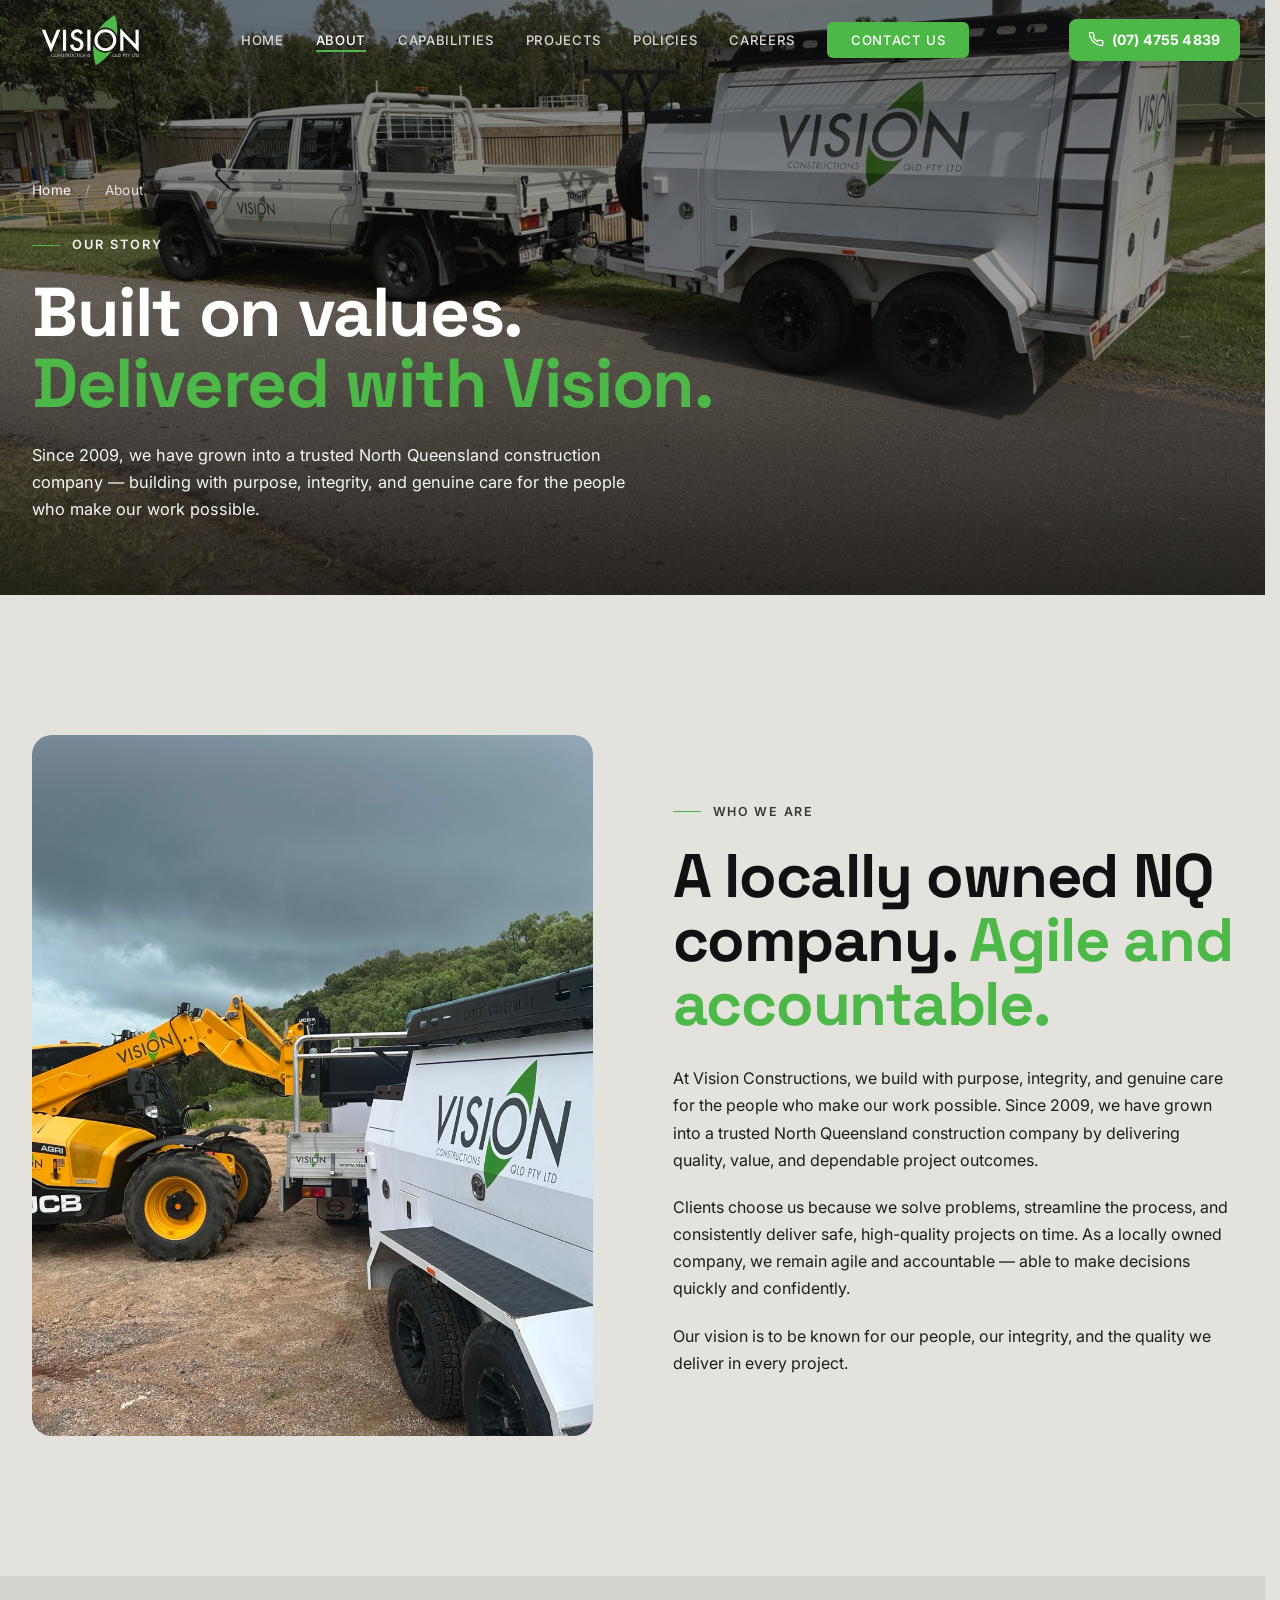
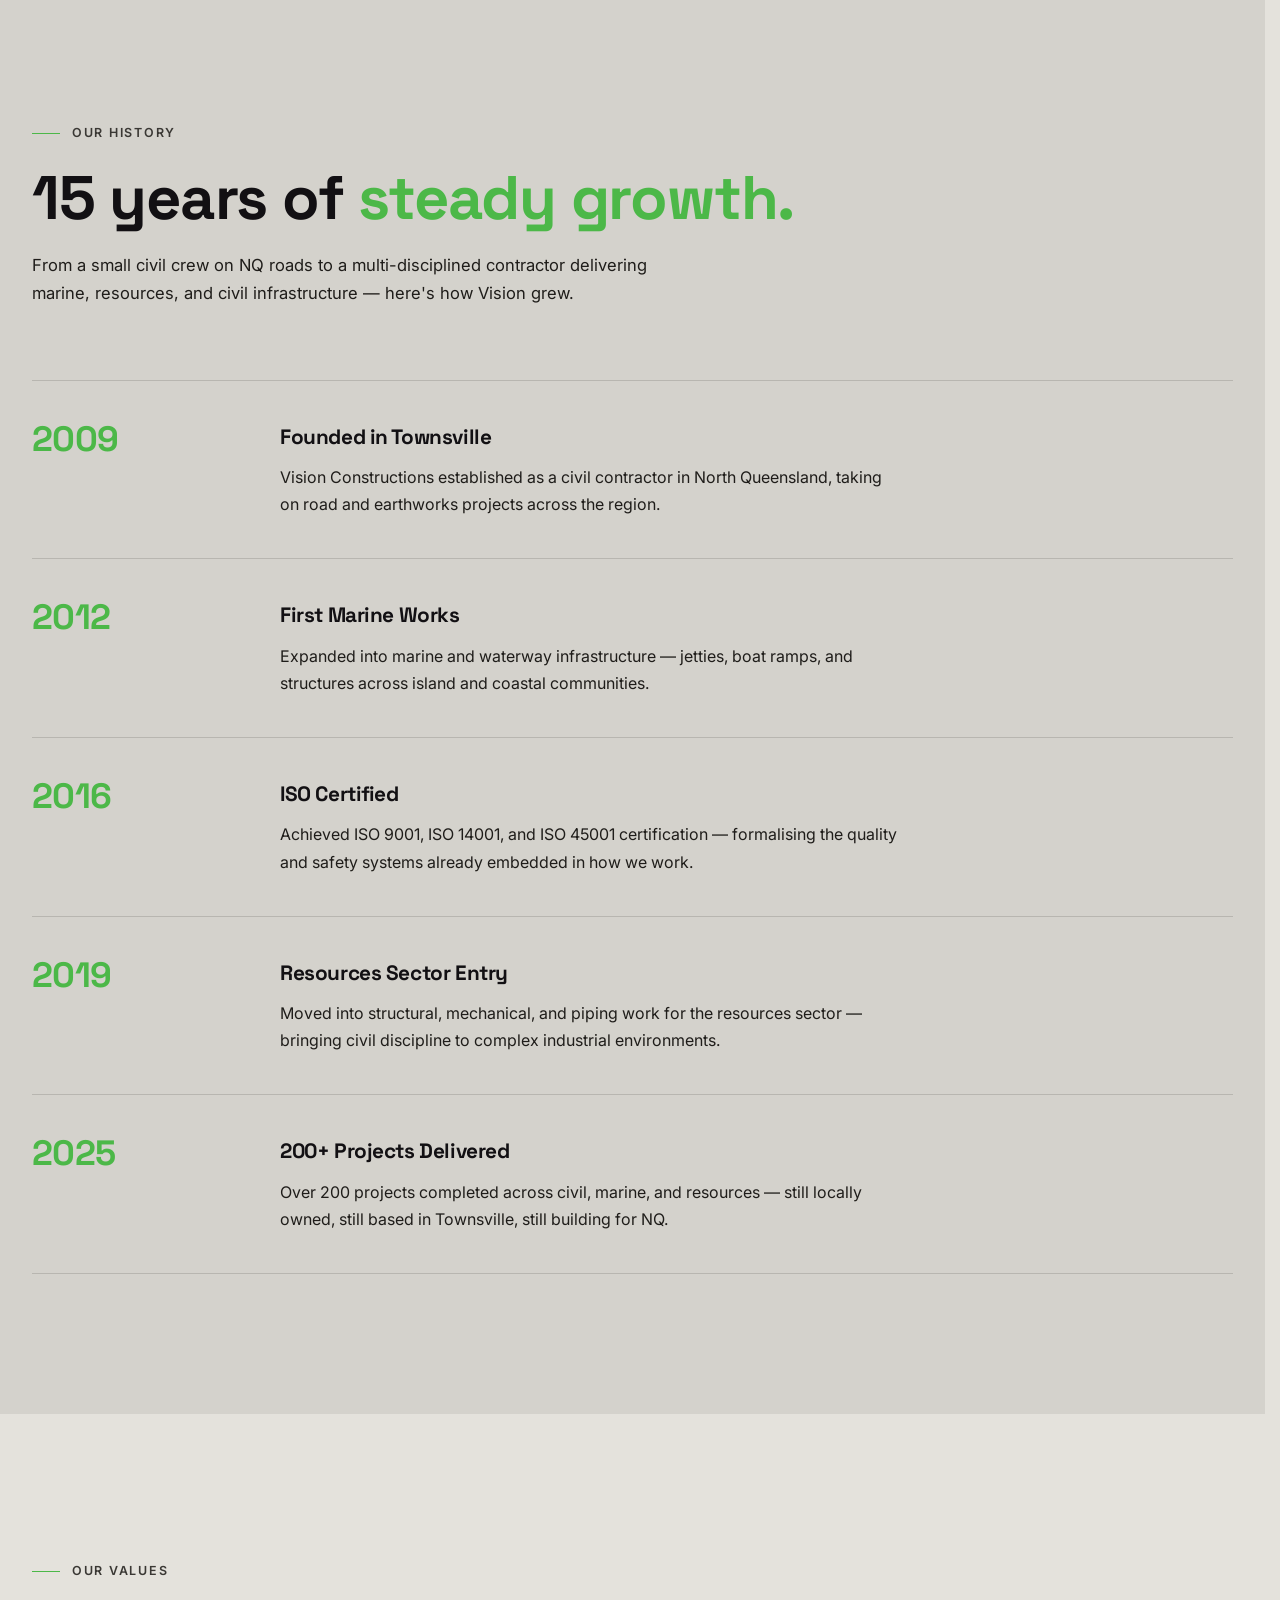
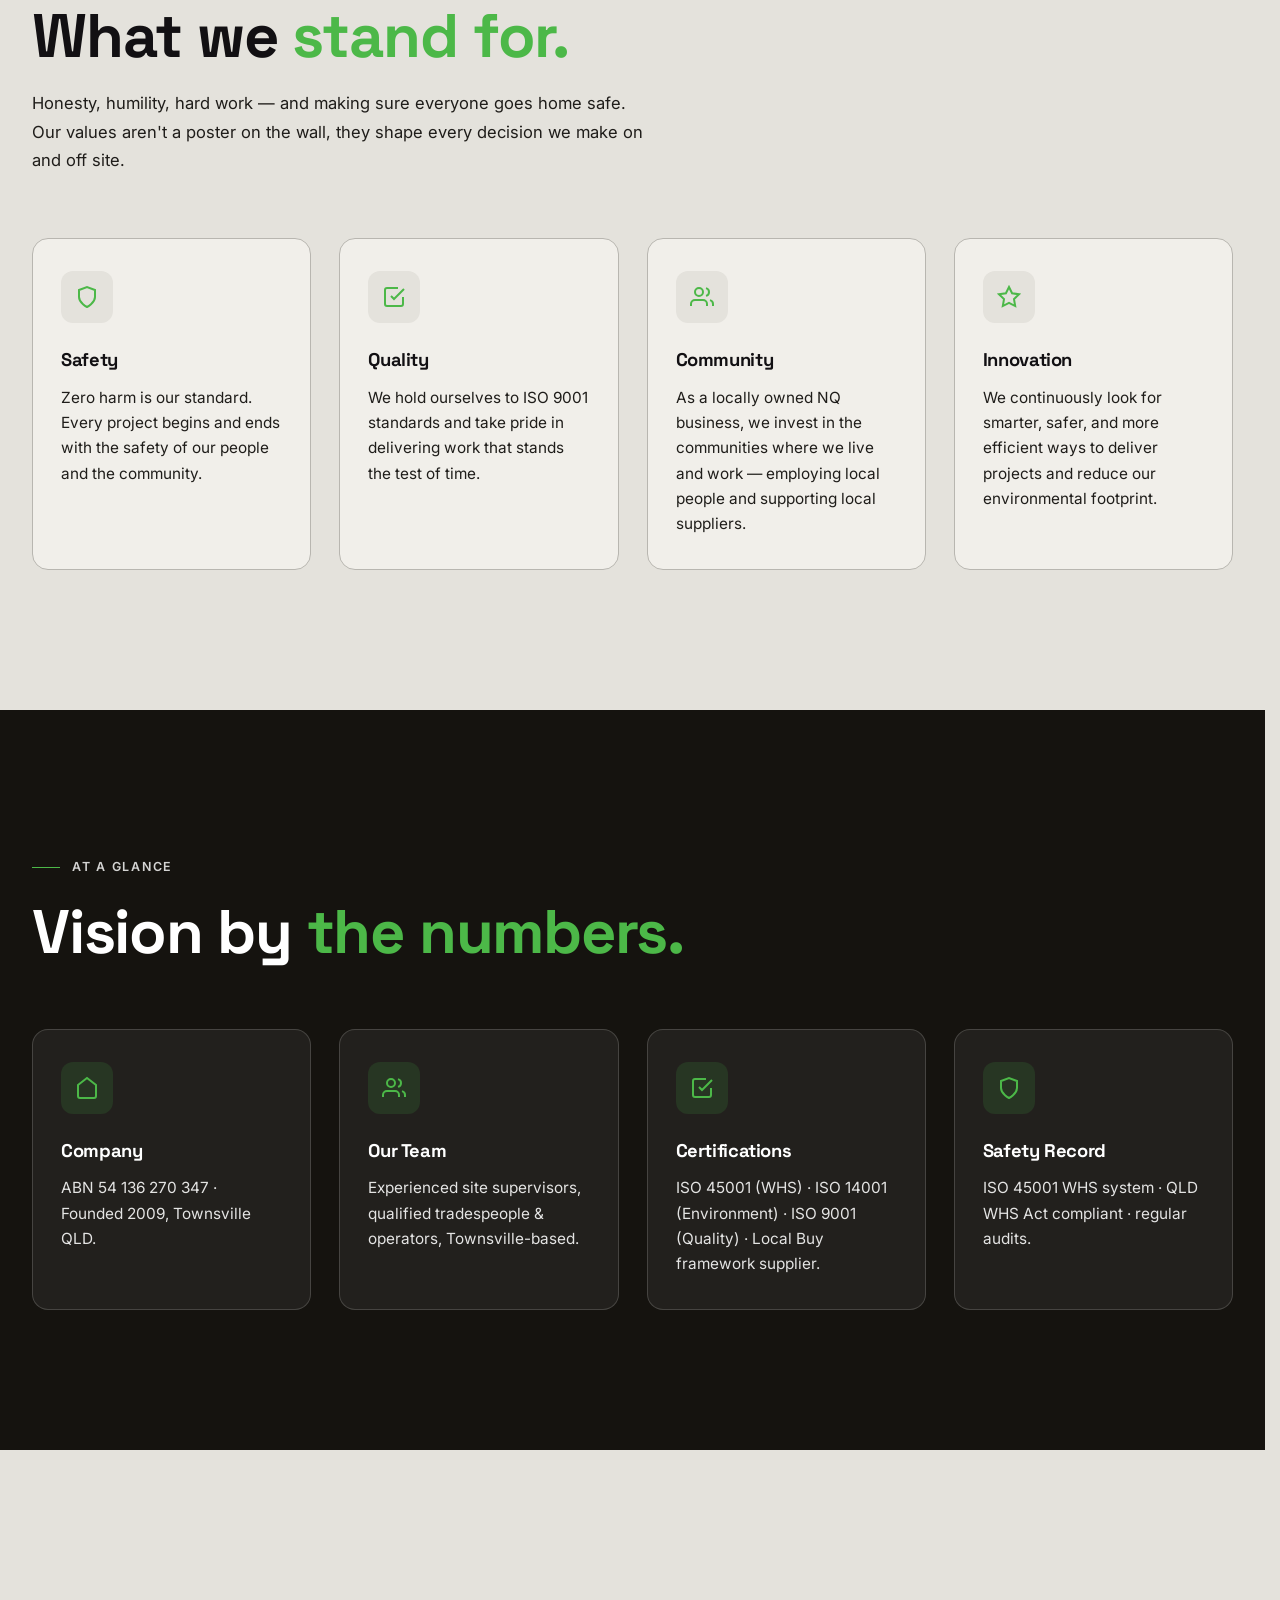
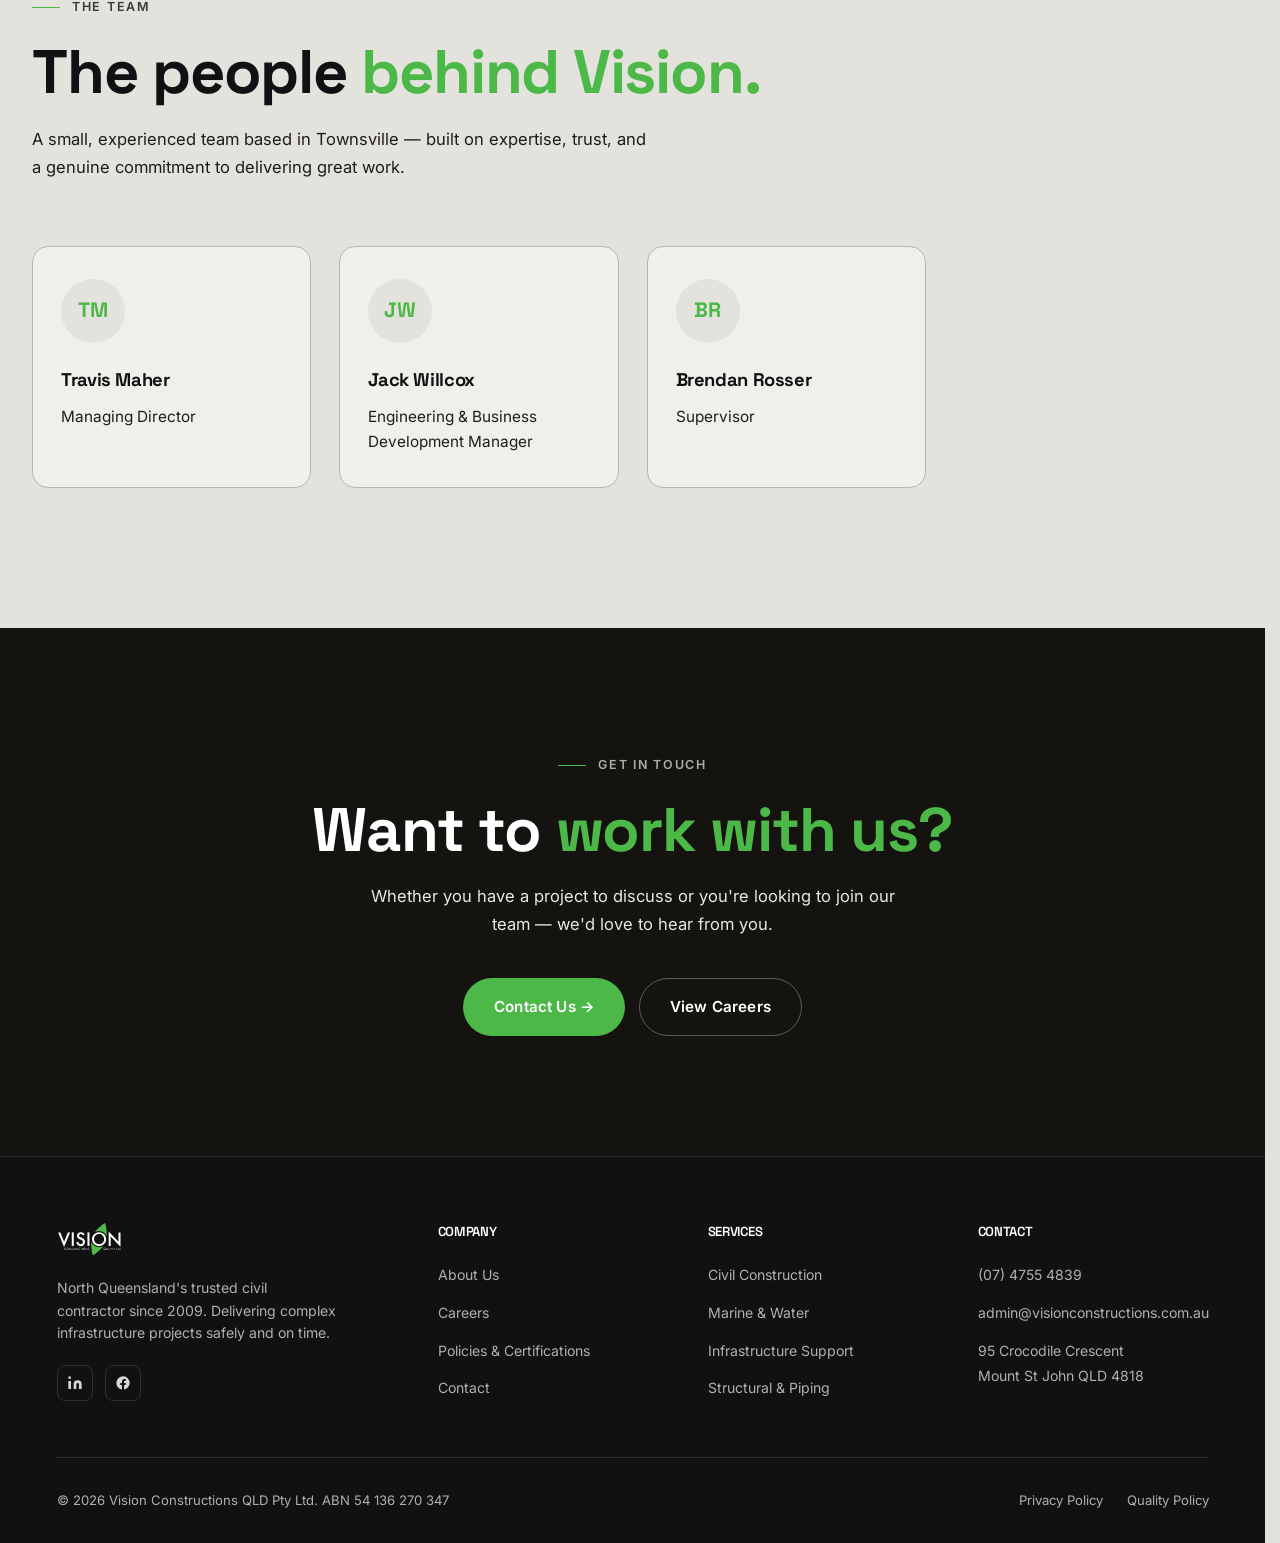
==== about.html @ efdb2220 "Stack capability statement preview under copy on mobile Inline style pinned the section to a 2-colum" ====
<!DOCTYPE html>
<html lang="en">
<head>
  <meta charset="UTF-8">
  <meta name="viewport" content="width=device-width, initial-scale=1.0">
  <title>About Us — Vision Constructions QLD Pty Ltd</title>
  <meta name="description" content="Locally owned North Queensland construction company since 2009 — delivering civil, marine, and infrastructure projects with an in-house multi-discipline team.">
  <link rel="preconnect" href="https://fonts.googleapis.com">
  <link href="https://fonts.googleapis.com/css2?family=Inter:wght@400;500;600;700;800;900&family=Space+Grotesk:wght@500;600;700&display=swap" rel="stylesheet">
  <link rel="stylesheet" href="styles.css?v=20260423f">
</head>
<body class="v2">

<!-- ── NAVIGATION ─────────────────────────────── -->
<nav class="nav">
  <div class="nav-inner">
    <a href="index.html" class="nav-logo">
      <img src="images/logo.svg" alt="Vision Constructions" class="nav-logo-light" width="140" height="42">
      <img src="images/logo-dark.svg" alt="Vision Constructions" class="nav-logo-dark" width="140" height="42">
    </a>
    <ul class="nav-links">
      <li><a href="index.html">Home</a></li>
      <li><a href="about.html" class="active">About</a></li>
      <li><a href="capabilities.html">Capabilities</a></li>
      <li><a href="projects.html">Projects</a></li>
      <li><a href="policies.html">Policies</a></li>
      <li><a href="careers.html">Careers</a></li>
      <li><a href="contact.html" class="nav-cta">Contact Us</a></li>
    </ul>
    <a href="tel:0747554839" class="nav-phone">
      <svg viewBox="0 0 24 24" fill="none" stroke="currentColor" stroke-width="2"><path d="M22 16.92v3a2 2 0 01-2.18 2 19.79 19.79 0 01-8.63-3.07A19.5 19.5 0 013.07 9.81 19.79 19.79 0 01.21 1.17 2 2 0 012.18 1h3a2 2 0 012 1.72c.127.96.361 1.903.7 2.81a2 2 0 01-.45 2.11L6.91 8.16a16 16 0 006.91 6.91l1.52-1.52a2 2 0 012.11-.45c.907.339 1.85.573 2.81.7A2 2 0 0122 16.92z"/></svg>
      <span>(07) 4755 4839</span>
    </a>
    <button class="nav-toggle" aria-label="Menu">
      <span></span><span></span><span></span>
    </button>
  </div>
</nav>

<!-- ── SUBPAGE HERO ───────────────────────────── -->
<section class="v2-subhero">
  <div class="v2-subhero-media">
    <img src="images/fleet-truck.jpg" alt="Vision Constructions Hilux on site">
  </div>
  <div class="v2-subhero-scrim"></div>
  <div class="v2-container">
    <p class="v2-subhero-breadcrumb"><a href="index.html">Home</a> <span>/</span> About</p>
    <span class="v2-subhero-eyebrow">Our Story</span>
    <h1 class="v2-subhero-title">Built on values.<br><em>Delivered with Vision.</em></h1>
    <p class="v2-subhero-lede">Since 2009, we have grown into a trusted North Queensland construction company — building with purpose, integrity, and genuine care for the people who make our work possible.</p>
  </div>
</section>

<!-- ── COMPANY STORY ──────────────────────────── -->
<section class="v2-section">
  <div class="v2-container">
    <div class="v2-split">
      <div class="v2-split-media reveal">
        <img src="images/jcb-site.jpg" alt="Vision Constructions plant on a North Queensland civil site">
      </div>
      <div class="v2-split-body reveal">
        <span class="v2-kicker">Who We Are</span>
        <h2 class="v2-h2">A locally owned NQ company. <em>Agile and accountable.</em></h2>
        <p>At Vision Constructions, we build with purpose, integrity, and genuine care for the people who make our work possible. Since 2009, we have grown into a trusted North Queensland construction company by delivering quality, value, and dependable project outcomes.</p>
        <p>Clients choose us because we solve problems, streamline the process, and consistently deliver safe, high-quality projects on time. As a locally owned company, we remain agile and accountable — able to make decisions quickly and confidently.</p>
        <p>Our vision is to be known for our people, our integrity, and the quality we deliver in every project.</p>
      </div>
    </div>
  </div>
</section>

<!-- ── HISTORY / TIMELINE ──────────────────────── -->
<section class="v2-section-alt">
  <div class="v2-container">
    <div class="v2-heading reveal">
      <span class="v2-kicker">Our History</span>
      <h2 class="v2-h2">15 years of <em>steady growth.</em></h2>
      <p class="v2-lead">From a small civil crew on NQ roads to a multi-disciplined contractor delivering marine, resources, and civil infrastructure — here's how Vision grew.</p>
    </div>
    <div class="v2-timeline">
      <div class="v2-timeline-item reveal">
        <div class="v2-timeline-year">2009</div>
        <div class="v2-timeline-content">
          <h3>Founded in Townsville</h3>
          <p>Vision Constructions established as a civil contractor in North Queensland, taking on road and earthworks projects across the region.</p>
        </div>
      </div>
      <div class="v2-timeline-item reveal">
        <div class="v2-timeline-year">2012</div>
        <div class="v2-timeline-content">
          <h3>First Marine Works</h3>
          <p>Expanded into marine and waterway infrastructure — jetties, boat ramps, and structures across island and coastal communities.</p>
        </div>
      </div>
      <div class="v2-timeline-item reveal">
        <div class="v2-timeline-year">2016</div>
        <div class="v2-timeline-content">
          <h3>ISO Certified</h3>
          <p>Achieved ISO 9001, ISO 14001, and ISO 45001 certification — formalising the quality and safety systems already embedded in how we work.</p>
        </div>
      </div>
      <div class="v2-timeline-item reveal">
        <div class="v2-timeline-year">2019</div>
        <div class="v2-timeline-content">
          <h3>Resources Sector Entry</h3>
          <p>Moved into structural, mechanical, and piping work for the resources sector — bringing civil discipline to complex industrial environments.</p>
        </div>
      </div>
      <div class="v2-timeline-item reveal">
        <div class="v2-timeline-year">2025</div>
        <div class="v2-timeline-content">
          <h3>200+ Projects Delivered</h3>
          <p>Over 200 projects completed across civil, marine, and resources — still locally owned, still based in Townsville, still building for NQ.</p>
        </div>
      </div>
    </div>
  </div>
</section>

<!-- ── VALUES ─────────────────────────────────── -->
<section class="v2-section">
  <div class="v2-container">
    <div class="v2-heading reveal">
      <span class="v2-kicker">Our Values</span>
      <h2 class="v2-h2">What we <em>stand for.</em></h2>
      <p class="v2-lead">Honesty, humility, hard work — and making sure everyone goes home safe. Our values aren't a poster on the wall, they shape every decision we make on and off site.</p>
    </div>
    <div class="v2-features">
      <div class="v2-feature reveal">
        <div class="v2-feature-icon">
          <svg viewBox="0 0 24 24" fill="none" stroke="currentColor" stroke-width="2"><path d="M12 22s8-4 8-10V5l-8-3-8 3v7c0 6 8 10 8 10z"/></svg>
        </div>
        <h3>Safety</h3>
        <p>Zero harm is our standard. Every project begins and ends with the safety of our people and the community.</p>
      </div>
      <div class="v2-feature reveal">
        <div class="v2-feature-icon">
          <svg viewBox="0 0 24 24" fill="none" stroke="currentColor" stroke-width="2"><polyline points="9 11 12 14 22 4"/><path d="M21 12v7a2 2 0 01-2 2H5a2 2 0 01-2-2V5a2 2 0 012-2h11"/></svg>
        </div>
        <h3>Quality</h3>
        <p>We hold ourselves to ISO 9001 standards and take pride in delivering work that stands the test of time.</p>
      </div>
      <div class="v2-feature reveal">
        <div class="v2-feature-icon">
          <svg viewBox="0 0 24 24" fill="none" stroke="currentColor" stroke-width="2"><path d="M17 21v-2a4 4 0 00-4-4H5a4 4 0 00-4 4v2"/><circle cx="9" cy="7" r="4"/><path d="M23 21v-2a4 4 0 00-3-3.87M16 3.13a4 4 0 010 7.75"/></svg>
        </div>
        <h3>Community</h3>
        <p>As a locally owned NQ business, we invest in the communities where we live and work — employing local people and supporting local suppliers.</p>
      </div>
      <div class="v2-feature reveal">
        <div class="v2-feature-icon">
          <svg viewBox="0 0 24 24" fill="none" stroke="currentColor" stroke-width="2"><path d="M12 2l3.09 6.26L22 9.27l-5 4.87 1.18 6.88L12 17.77l-6.18 3.25L7 14.14 2 9.27l6.91-1.01L12 2z"/></svg>
        </div>
        <h3>Innovation</h3>
        <p>We continuously look for smarter, safer, and more efficient ways to deliver projects and reduce our environmental footprint.</p>
      </div>
    </div>
  </div>
</section>

<!-- ── KEY FACTS (dark band) ──────────────────── -->
<section class="v2-section-dark">
  <div class="v2-container">
    <div class="v2-heading reveal">
      <span class="v2-kicker v2-kicker-light">At a Glance</span>
      <h2 class="v2-h2">Vision by <em>the numbers.</em></h2>
    </div>
    <div class="v2-features v2-features-dark">
      <div class="v2-feature reveal">
        <div class="v2-feature-icon">
          <svg viewBox="0 0 24 24" fill="none" stroke="currentColor" stroke-width="2"><path d="M3 9l9-7 9 7v11a2 2 0 01-2 2H5a2 2 0 01-2-2z"/></svg>
        </div>
        <h3>Company</h3>
        <p>ABN 54 136 270 347 · Founded 2009, Townsville QLD.</p>
      </div>
      <div class="v2-feature reveal">
        <div class="v2-feature-icon">
          <svg viewBox="0 0 24 24" fill="none" stroke="currentColor" stroke-width="2"><path d="M17 21v-2a4 4 0 00-4-4H5a4 4 0 00-4 4v2"/><circle cx="9" cy="7" r="4"/><path d="M23 21v-2a4 4 0 00-3-3.87M16 3.13a4 4 0 010 7.75"/></svg>
        </div>
        <h3>Our Team</h3>
        <p>Experienced site supervisors, qualified tradespeople &amp; operators, Townsville-based.</p>
      </div>
      <div class="v2-feature reveal">
        <div class="v2-feature-icon">
          <svg viewBox="0 0 24 24" fill="none" stroke="currentColor" stroke-width="2"><polyline points="9 11 12 14 22 4"/><path d="M21 12v7a2 2 0 01-2 2H5a2 2 0 01-2-2V5a2 2 0 012-2h11"/></svg>
        </div>
        <h3>Certifications</h3>
        <p>ISO 45001 (WHS) · ISO 14001 (Environment) · ISO 9001 (Quality) · Local Buy framework supplier.</p>
      </div>
      <div class="v2-feature reveal">
        <div class="v2-feature-icon">
          <svg viewBox="0 0 24 24" fill="none" stroke="currentColor" stroke-width="2"><path d="M12 22s8-4 8-10V5l-8-3-8 3v7c0 6 8 10 8 10z"/></svg>
        </div>
        <h3>Safety Record</h3>
        <p>ISO 45001 WHS system · QLD WHS Act compliant · regular audits.</p>
      </div>
    </div>
  </div>
</section>

<!-- ── TEAM ────────────────────────────────────── -->
<section class="v2-section">
  <div class="v2-container">
    <div class="v2-heading reveal">
      <span class="v2-kicker">The Team</span>
      <h2 class="v2-h2">The people <em>behind Vision.</em></h2>
      <p class="v2-lead">A small, experienced team based in Townsville — built on expertise, trust, and a genuine commitment to delivering great work.</p>
    </div>
    <div class="v2-features">
      <div class="v2-feature reveal">
        <div class="v2-feature-icon" style="width:64px;height:64px;border-radius:999px;background:var(--h-bg);font-family:var(--font-display);font-weight:700;color:var(--h-green);font-size:1.3rem;">TM</div>
        <h3>Travis Maher</h3>
        <p>Managing Director</p>
      </div>
      <div class="v2-feature reveal">
        <div class="v2-feature-icon" style="width:64px;height:64px;border-radius:999px;background:var(--h-bg);font-family:var(--font-display);font-weight:700;color:var(--h-green);font-size:1.3rem;">JW</div>
        <h3>Jack Willcox</h3>
        <p>Engineering &amp; Business Development Manager</p>
      </div>
      <div class="v2-feature reveal">
        <div class="v2-feature-icon" style="width:64px;height:64px;border-radius:999px;background:var(--h-bg);font-family:var(--font-display);font-weight:700;color:var(--h-green);font-size:1.3rem;">BR</div>
        <h3>Brendan Rosser</h3>
        <p>Supervisor</p>
      </div>
    </div>
  </div>
</section>

<!-- ── CTA BAND (dark) ────────────────────────── -->
<section class="v2-cta-band">
  <div class="v2-container">
    <div class="v2-cta-inner reveal">
      <span class="v2-kicker v2-kicker-light">Get In Touch</span>
      <h2 class="v2-h2">Want to <em>work with us?</em></h2>
      <p>Whether you have a project to discuss or you're looking to join our team — we'd love to hear from you.</p>
      <div style="display:flex;gap:14px;justify-content:center;flex-wrap:wrap;">
        <a href="contact.html" class="btn-pill btn-pill-green">Contact Us →</a>
        <a href="careers.html" class="btn-pill btn-pill-ghost-light">View Careers</a>
      </div>
    </div>
  </div>
</section>

<!-- ── FOOTER ──────────────────────────────────── -->
<footer class="footer">
  <div class="container">
    <div class="footer-grid">
      <div class="footer-brand">
        <img src="images/logo.svg" alt="Vision Constructions">
        <p>North Queensland's trusted civil contractor since 2009. Delivering complex infrastructure projects safely and on time.</p>
        <div class="footer-social">
          <a href="https://www.linkedin.com/company/vision-constructions-qld-pty-ltd/" target="_blank" rel="noopener" aria-label="LinkedIn">
            <svg viewBox="0 0 24 24" fill="currentColor"><path d="M16 8a6 6 0 016 6v7h-4v-7a2 2 0 00-2-2 2 2 0 00-2 2v7h-4v-7a6 6 0 016-6zM2 9h4v12H2z"/><circle cx="4" cy="4" r="2"/></svg>
          </a>
          <a href="https://www.facebook.com/p/Vision-Constructions-Queensland-Pty-Ltd-100090732505357/" target="_blank" rel="noopener" aria-label="Facebook">
            <svg viewBox="0 0 24 24" fill="currentColor"><path d="M22 12a10 10 0 10-11.56 9.88v-6.99H7.9V12h2.54V9.8c0-2.51 1.49-3.89 3.77-3.89 1.09 0 2.24.19 2.24.19v2.46h-1.26c-1.24 0-1.63.77-1.63 1.56V12h2.77l-.44 2.89h-2.33v6.99A10 10 0 0022 12z"/></svg>
          </a>
        </div>
      </div>
      <div class="footer-col">
        <h5>Company</h5>
        <ul>
          <li><a href="about.html">About Us</a></li>
          <li><a href="careers.html">Careers</a></li>
          <li><a href="policies.html">Policies &amp; Certifications</a></li>
          <li><a href="contact.html">Contact</a></li>
        </ul>
      </div>
      <div class="footer-col">
        <h5>Services</h5>
        <ul>
          <li><a href="capabilities.html#civil">Civil Construction</a></li>
          <li><a href="capabilities.html#marine">Marine &amp; Water</a></li>
          <li><a href="capabilities.html#support">Infrastructure Support</a></li>
          <li><a href="capabilities.html#smp">Structural &amp; Piping</a></li>
        </ul>
      </div>
      <div class="footer-col">
        <h5>Contact</h5>
        <ul>
          <li><a href="tel:0747554839">(07) 4755 4839</a></li>
          <li><a href="mailto:admin@visionconstructions.com.au">admin@visionconstructions.com.au</a></li>
          <li><a href="contact.html">95 Crocodile Crescent<br>Mount St John QLD 4818</a></li>
        </ul>
      </div>
    </div>
    <div class="footer-bottom">
      <p>&copy; 2026 Vision Constructions QLD Pty Ltd. ABN 54 136 270 347</p>
      <div class="footer-bottom-links">
        <a href="policies.html">Privacy Policy</a>
        <a href="policies.html">Quality Policy</a>
      </div>
    </div>
  </div>
</footer>

<script src="main.js?v=20260423f"></script>
</body>
</html>
---- styles.css ----
/* ========================================
   VISION CONSTRUCTIONS — SHARED STYLES
   ======================================== */

/* RESET & BASE */
*, *::before, *::after { margin: 0; padding: 0; box-sizing: border-box; }

:root {
  --green: #4DB848;
  --green-dark: #3D9A3A;
  --green-light: #5CCB55;
  --charcoal: #1C1C1C;
  --dark: #111111;
  --dark-mid: #212121;
  --dark-card: #242424;
  --dark-border: #2E2E2E;
  --grey-800: #333333;
  --grey-600: #B2B0AC;
  --grey-400: #D8D6D2;
  --grey-200: #ECEAE5;
  --white: #FFFFFF;
  --off-white: #F0F0F0;
  --font: 'Inter', -apple-system, BlinkMacSystemFont, 'Segoe UI', sans-serif;
  --font-display: 'Space Grotesk', 'Inter', -apple-system, BlinkMacSystemFont, sans-serif;
}

h1, h2, h3, h4, h5, .hero h1, .section-title, .stat-number, .footer-col h5 {
  font-family: var(--font-display);
}

html {
  scroll-behavior: smooth;
  scroll-padding-top: 80px;
  scrollbar-gutter: stable;
  overflow-x: hidden;
}

body {
  font-family: var(--font);
  background: var(--dark);
  color: var(--grey-200);
  line-height: 1.6;
  -webkit-font-smoothing: antialiased;
  min-height: 100%;
}

img { max-width: 100%; height: auto; display: block; }
a { text-decoration: none; color: inherit; }
button { border: none; cursor: pointer; font-family: inherit; }

.container { max-width: 1200px; margin: 0 auto; padding: 0 24px; }

/* ========================================
   NAVIGATION
   ======================================== */
.nav {
  position: fixed !important;
  top: 0 !important;
  left: 0;
  right: 0;
  z-index: 1000;
  padding: 0 24px;
  transition: background 0.4s ease, box-shadow 0.4s ease;
}
.nav.scrolled {
  background: rgba(17, 17, 17, 0.98);
  box-shadow: 0 1px 0 rgba(77, 184, 72, 0.1);
}
.nav-inner {
  max-width: 1200px; margin: 0 auto;
  display: flex; align-items: center; justify-content: space-between; height: 80px;
}
.nav-logo { position: relative; display: inline-block; }
.nav-logo img { height: 56px; width: auto; }
.nav-logo img.nav-logo-light { display: block; }
.nav-logo img.nav-logo-dark { display: none; }
body.light-theme .nav.scrolled .nav-logo img.nav-logo-light { display: none; }
body.light-theme .nav.scrolled .nav-logo img.nav-logo-dark { display: block; }
.nav-links { display: flex; align-items: center; gap: 32px; list-style: none; }
.nav-links a {
  font-size: 0.82rem; font-weight: 500; letter-spacing: 0.05em;
  text-transform: uppercase; color: var(--grey-400);
  transition: color 0.3s ease; position: relative;
}
.nav-links a::after {
  content: ''; position: absolute; bottom: -4px; left: 0;
  width: 0; height: 2px; background: var(--green); transition: width 0.3s ease;
}
.nav-links a:hover { color: var(--white); }
.nav-links a:hover::after { width: 100%; }
.nav-links a.active { color: var(--white); }
.nav-links a.active::after { width: 100%; }

/* Dropdown */
.nav-dropdown { position: relative; }
.nav-dropdown > a::after { display: none; }
.nav-dropdown > a { display: flex; align-items: center; gap: 4px; }
.nav-dropdown-arrow { width: 12px; height: 12px; transition: transform 0.3s ease; }
.nav-dropdown:hover .nav-dropdown-arrow { transform: rotate(180deg); }
.nav-dropdown-menu {
  position: absolute; top: calc(100% + 12px); left: -16px;
  background: var(--charcoal); border: 1px solid var(--dark-border);
  border-radius: 12px; padding: 8px 0; min-width: 220px;
  opacity: 0; visibility: hidden; transform: translateY(8px);
  transition: all 0.3s ease; box-shadow: 0 20px 60px rgba(0,0,0,0.4);
}
.nav-dropdown:hover .nav-dropdown-menu { opacity: 1; visibility: visible; transform: translateY(0); }
.nav-dropdown-menu a {
  display: block; padding: 10px 20px; font-size: 0.82rem;
  text-transform: none; letter-spacing: 0; color: var(--grey-400);
}
.nav-dropdown-menu a::after { display: none; }
.nav-dropdown-menu a:hover { color: var(--white); background: rgba(255,255,255,0.03); }

.nav-cta {
  background: var(--green); color: var(--white) !important;
  padding: 10px 24px; border-radius: 6px; font-weight: 600;
  transition: background 0.3s ease, transform 0.2s ease !important;
}
.nav-cta::after { display: none !important; }
.nav-cta:hover { background: var(--green-dark) !important; transform: translateY(-1px); }

/* Mobile menu */
.nav-toggle { display: none; flex-direction: column; gap: 5px; background: none; padding: 8px; }
.nav-toggle span { width: 24px; height: 2px; background: var(--white); transition: all 0.3s ease; display: block; }
.nav-toggle.active span:nth-child(1) { transform: rotate(45deg) translate(5px, 5px); }
.nav-toggle.active span:nth-child(2) { opacity: 0; }
.nav-toggle.active span:nth-child(3) { transform: rotate(-45deg) translate(5px, -5px); }

/* ========================================
   BUTTONS
   ======================================== */
.btn {
  display: inline-flex; align-items: center; gap: 8px;
  padding: 14px 32px; border-radius: 8px; font-size: 0.95rem;
  font-weight: 600; transition: all 0.3s ease;
}
.btn-primary { background: var(--green); color: var(--white); }
.btn-primary:hover { background: var(--green-dark); transform: translateY(-2px); box-shadow: 0 8px 30px rgba(77, 184, 72, 0.3); }
.btn-outline { background: transparent; color: var(--white); border: 1px solid var(--dark-border); }
.btn-outline:hover { border-color: var(--grey-600); background: rgba(255,255,255,0.03); transform: translateY(-2px); }
.btn svg { width: 18px; height: 18px; }

/* ========================================
   HERO (home)
   ======================================== */
.hero { position: relative; min-height: 100vh; display: flex; align-items: center; overflow: hidden; }
.hero-bg { position: absolute; inset: 0; }
.hero-bg img, .hero-bg video { width: 100%; height: 100%; object-fit: cover; object-position: center; filter: brightness(0.7); }
.hero-gradient {
  position: absolute; inset: 0;
  background: linear-gradient(to right, rgba(17,17,17,0.85) 40%, rgba(17,17,17,0.3) 100%),
              linear-gradient(to top, var(--dark) 0%, transparent 35%);
}
.hero-content { position: relative; z-index: 2; max-width: 680px; padding-top: 80px; }
.hero-eyebrow {
  display: inline-flex; align-items: center; gap: 10px;
  font-size: 0.8rem; font-weight: 600; letter-spacing: 0.12em; text-transform: uppercase;
  color: var(--green); margin-bottom: 24px;
  animation: fadeUp 0.8s 0s ease both;
}
.hero-eyebrow::before {
  content: ''; display: block; width: 32px; height: 2px; background: var(--green);
}
@keyframes pulse-dot { 0%, 100% { opacity: 1; } 50% { opacity: 0.3; } }
.hero-logo {
  width: clamp(320px, 55vw, 720px); height: auto; margin-bottom: 36px;
  animation: fadeUp 0.8s 0s ease both;
  filter: drop-shadow(0 6px 32px rgba(0,0,0,0.4));
}
.hero-tagline {
  font-family: var(--font-display);
  font-size: clamp(1.25rem, 2vw, 1.6rem);
  font-weight: 500;
  letter-spacing: 0.02em;
  color: rgba(255,255,255,0.82);
  margin-bottom: 48px;
  animation: fadeUp 0.8s 0.15s ease both;
}
.hero-tagline::after {
  content: ''; display: block; width: 60px; height: 2px;
  background: var(--green); margin-top: 20px;
}
.hero h1 { font-size: clamp(3rem, 6.5vw, 5.5rem); font-weight: 900; line-height: 1.0; color: var(--white); margin-bottom: 28px; letter-spacing: -0.02em; animation: fadeUp 0.8s 0.15s ease both; }
.hero h1 .accent { color: var(--green); }
.hero p { font-size: 1.1rem; line-height: 1.75; color: rgba(255,255,255,0.65); max-width: 500px; margin-bottom: 40px; animation: fadeUp 0.8s 0.2s ease both; }
.hero-actions { display: flex; align-items: center; gap: 24px; flex-wrap: wrap; animation: fadeUp 0.8s 0.3s ease both; margin-bottom: 48px; }
.hero-phone {
  display: flex; align-items: center; gap: 8px;
  color: var(--white); text-decoration: none; font-size: 1rem; font-weight: 600;
  transition: color 0.2s;
}
.hero-phone svg { width: 18px; height: 18px; color: var(--green); }
.hero-phone:hover { color: var(--green); }
.hero-tags {
  display: flex; gap: 12px; flex-wrap: wrap;
  animation: fadeUp 0.8s 0.4s ease both;
}
.hero-tags span {
  font-size: 0.72rem; font-weight: 600; letter-spacing: 0.06em; text-transform: uppercase;
  color: rgba(255,255,255,0.4); padding: 6px 12px;
  border: 1px solid rgba(255,255,255,0.12); border-radius: 4px;
}
.hero-scroll {
  position: absolute; bottom: 40px; left: 50%; transform: translateX(-50%);
  display: flex; flex-direction: column; align-items: center; gap: 8px; z-index: 2;
}
.hero-scroll-line {
  width: 1px; height: 48px;
  background: linear-gradient(to bottom, rgba(255,255,255,0.4), transparent);
  animation: scrollLine 2s ease-in-out infinite;
}
@keyframes scrollLine { 0% { transform: scaleY(0); transform-origin: top; } 50% { transform: scaleY(1); transform-origin: top; } 51% { transform-origin: bottom; } 100% { transform: scaleY(0); transform-origin: bottom; } }
@keyframes fadeUp { from { opacity: 0; transform: translateY(24px); } to { opacity: 1; transform: translateY(0); } }


/* ========================================
   PAGE HERO (inner pages)
   ======================================== */
.page-hero {
  padding: 160px 0 80px;
  background: var(--dark-mid);
  position: relative; overflow: hidden;
}
.page-hero::before {
  content: ''; position: absolute; top: -100px; right: -100px;
  width: 400px; height: 400px; border-radius: 50%;
  background: radial-gradient(circle, rgba(77, 184, 72, 0.05) 0%, transparent 70%);
  pointer-events: none;
}
.page-hero .section-label { animation: fadeUp 0.6s ease both; }
.page-hero .section-title { animation: fadeUp 0.6s 0.1s ease both; }
.page-hero .section-desc { animation: fadeUp 0.6s 0.2s ease both; max-width: 640px; }
.page-hero .breadcrumb { font-size: 0.82rem; color: var(--grey-600); margin-bottom: 24px; animation: fadeUp 0.6s ease both; }
.page-hero .breadcrumb a { color: var(--grey-400); transition: color 0.2s; }
.page-hero .breadcrumb a:hover { color: var(--green); }
.page-hero .breadcrumb span { margin: 0 8px; }

/* ========================================
   SECTION STYLES
   ======================================== */
section { padding: 120px 0; }
.section-label {
  display: inline-flex; align-items: center; gap: 12px;
  font-size: 0.78rem; font-weight: 600; letter-spacing: 0.12em;
  text-transform: uppercase; color: var(--grey-400); margin-bottom: 20px;
}
.section-label::before { content: ''; width: 32px; height: 1px; background: var(--green); }
.section-title { font-size: clamp(2rem, 4vw, 3rem); font-weight: 800; color: var(--white); line-height: 1.15; margin-bottom: 20px; }
.section-desc { font-size: 1.05rem; color: var(--grey-400); max-width: 560px; line-height: 1.7; }

/* ========================================
   ABOUT SECTION
   ======================================== */
.about { background: var(--dark); }
.about-grid { display: grid; grid-template-columns: 1fr 1fr; gap: 80px; align-items: center; }
.about-image { position: relative; border-radius: 16px; overflow: hidden; aspect-ratio: 4/3; }
.about-image img { width: 100%; height: 100%; object-fit: cover; }
.about-text .section-desc { margin-bottom: 32px; }
.about-features { display: grid; grid-template-columns: 1fr 1fr; gap: 20px; margin-top: 36px; }
.about-feature { display: flex; align-items: flex-start; gap: 14px; }
.about-feature-icon {
  flex-shrink: 0; width: 40px; height: 40px; border-radius: 10px;
  background: rgba(77, 184, 72, 0.1); display: flex; align-items: center; justify-content: center;
}
.about-feature-icon svg { width: 20px; height: 20px; color: var(--green); }
.about-feature h4 { font-size: 0.9rem; font-weight: 600; color: var(--white); margin-bottom: 4px; }
.about-feature p { font-size: 0.82rem; color: var(--grey-600); line-height: 1.5; }

/* ========================================
   SERVICE CARDS
   ======================================== */
.services { background: var(--charcoal); }
.services-header { text-align: center; margin-bottom: 64px; }
.services-header .section-label { justify-content: center; }
.services-header .section-desc { margin: 0 auto; }
.services-grid { display: grid; grid-template-columns: repeat(2, 1fr); gap: 24px; }
.service-card {
  background: var(--dark); border: 1px solid var(--dark-border); border-radius: 16px;
  padding: 40px 32px; transition: all 0.4s ease; position: relative; overflow: hidden;
  display: flex; flex-direction: column;
}
.service-card::before {
  content: ''; position: absolute; top: 0; left: 0; right: 0; height: 3px;
  background: var(--green); transform: scaleX(0); transition: transform 0.4s ease;
}
.service-card:hover { border-color: rgba(77, 184, 72, 0.2); transform: translateY(-4px); box-shadow: 0 20px 60px rgba(0, 0, 0, 0.3); }
.service-card:hover::before { transform: scaleX(1); }
.service-icon {
  width: 56px; height: 56px; border-radius: 14px;
  background: rgba(77, 184, 72, 0.1); display: flex; align-items: center;
  justify-content: center; margin-bottom: 28px; transition: background 0.3s ease;
}
.service-card:hover .service-icon { background: rgba(77, 184, 72, 0.18); }
.service-icon svg { width: 28px; height: 28px; color: var(--green); }
.service-card h3 { font-size: 1.25rem; font-weight: 700; color: var(--white); margin-bottom: 14px; }
.service-card p { font-size: 0.92rem; color: var(--grey-400); line-height: 1.7; margin-bottom: 24px; }
.service-list { list-style: none; display: flex; flex-direction: column; gap: 10px; }
.service-list li { display: flex; align-items: center; gap: 10px; font-size: 0.85rem; color: var(--grey-400); }
.service-list li::before { content: ''; width: 5px; height: 5px; border-radius: 50%; background: var(--grey-600); flex-shrink: 0; }

/* ========================================
   PROJECT CARDS
   ======================================== */
.projects { background: var(--dark); }
.projects-header { display: flex; justify-content: space-between; align-items: flex-end; margin-bottom: 56px; }
.projects-grid { display: grid; grid-template-columns: repeat(3, 1fr); gap: 20px; }
.project-card { position: relative; border-radius: 14px; overflow: hidden; aspect-ratio: 4/3; cursor: pointer; }
.project-card img { width: 100%; height: 100%; object-fit: cover; transition: transform 0.6s ease; }
.project-card:hover img { transform: scale(1.08); }
.project-overlay {
  position: absolute; inset: 0;
  background: linear-gradient(to top, rgba(17,17,17,0.95) 0%, rgba(17,17,17,0.2) 50%, transparent 100%);
  display: flex; flex-direction: column; justify-content: flex-end; padding: 28px;
  opacity: 0; transition: opacity 0.4s ease;
}
.project-card:hover .project-overlay { opacity: 1; }
.project-overlay span { font-size: 0.72rem; font-weight: 600; letter-spacing: 0.08em; text-transform: uppercase; color: var(--grey-200); margin-bottom: 6px; }
.project-overlay h4 { font-size: 1.1rem; font-weight: 700; color: var(--white); }
.project-card.featured { grid-column: span 2; grid-row: span 2; aspect-ratio: auto; }

/* ========================================
   VALUES / WHY US
   ======================================== */
.why-us { background: var(--charcoal); position: relative; overflow: hidden; }
.why-us::before {
  content: ''; position: absolute; top: -200px; right: -200px;
  width: 500px; height: 500px; border-radius: 50%;
  background: radial-gradient(circle, rgba(77, 184, 72, 0.04) 0%, transparent 70%);
  pointer-events: none;
}
.why-us-header { text-align: center; margin-bottom: 64px; }
.why-us-header .section-label { justify-content: center; }
.why-us-header .section-desc { margin: 0 auto; }
.values-grid { display: grid; grid-template-columns: repeat(4, 1fr); gap: 24px; }
.value-card {
  text-align: center; padding: 40px 24px; border-radius: 14px;
  border: 1px solid var(--dark-border); background: var(--dark); transition: all 0.3s ease;
}
.value-card:hover { border-color: rgba(77, 184, 72, 0.15); transform: translateY(-4px); }
.value-number { font-size: 3rem; font-weight: 800; color: var(--green); line-height: 1; margin-bottom: 20px; }
.value-card h4 { font-size: 1.05rem; font-weight: 700; color: var(--white); margin-bottom: 12px; }
.value-card p { font-size: 0.88rem; color: var(--grey-600); line-height: 1.6; }

/* ========================================
   CTA SECTION
   ======================================== */
.cta-section { background: var(--dark); padding: 100px 0; }
.cta-box {
  background: linear-gradient(135deg, rgba(77, 184, 72, 0.1) 0%, rgba(77, 184, 72, 0.03) 100%);
  border: 1px solid rgba(77, 184, 72, 0.15); border-radius: 24px;
  padding: 80px; text-align: center; position: relative; overflow: hidden;
}
.cta-box::before {
  content: ''; position: absolute; top: -50%; left: -50%; width: 200%; height: 200%;
  background: radial-gradient(circle at 30% 40%, rgba(77, 184, 72, 0.06) 0%, transparent 60%);
  pointer-events: none;
}
.cta-box .section-title { position: relative; margin-bottom: 16px; }
.cta-box p { position: relative; font-size: 1.1rem; color: var(--grey-400); max-width: 500px; margin: 0 auto 40px; line-height: 1.7; }
.cta-box .hero-actions { justify-content: center; position: relative; }

/* ========================================
   CONTACT
   ======================================== */
.contact { background: var(--dark-mid); }
.contact-grid { display: grid; grid-template-columns: 1fr 1.1fr; gap: 80px; }
.contact-info h3 { font-size: 1.4rem; font-weight: 700; color: var(--white); margin-bottom: 24px; margin-top: 40px; }
.contact-info h3:first-of-type { margin-top: 0; }
.contact-details { display: flex; flex-direction: column; gap: 20px; margin-top: 32px; }
.contact-item { display: flex; align-items: flex-start; gap: 16px; }
.contact-item-icon {
  width: 44px; height: 44px; border-radius: 12px;
  background: rgba(77, 184, 72, 0.1); display: flex; align-items: center;
  justify-content: center; flex-shrink: 0;
}
.contact-item-icon svg { width: 20px; height: 20px; color: var(--green); }
.contact-item-text strong { display: block; font-size: 0.85rem; font-weight: 600; color: var(--white); margin-bottom: 2px; }
.contact-item-text span, .contact-item-text a { font-size: 0.92rem; color: var(--grey-400); transition: color 0.2s; }
.contact-item-text a:hover { color: var(--green); }

/* Contact form */
.contact-form {
  background: var(--charcoal); border: 1px solid var(--dark-border);
  border-radius: 20px; padding: 48px;
}
.contact-form h3 { font-size: 1.3rem; font-weight: 700; color: var(--white); margin-bottom: 32px; }
.form-row { display: grid; grid-template-columns: 1fr 1fr; gap: 16px; margin-bottom: 16px; }
.form-group { margin-bottom: 16px; }
.form-group label {
  display: block; font-size: 0.82rem; font-weight: 500; color: var(--grey-400);
  margin-bottom: 8px; text-transform: uppercase; letter-spacing: 0.05em;
}
.form-group input, .form-group textarea, .form-group select {
  width: 100%; padding: 14px 18px; background: var(--charcoal);
  border: 1px solid var(--dark-border); border-radius: 10px;
  color: var(--white); font-family: var(--font); font-size: 0.95rem;
  transition: border-color 0.3s ease; outline: none;
}
.form-group input::placeholder, .form-group textarea::placeholder { color: var(--grey-600); }
.form-group input:focus, .form-group textarea:focus, .form-group select:focus { border-color: var(--green); }
.form-group textarea { resize: vertical; min-height: 120px; }
.form-group select {
  appearance: none; cursor: pointer;
  background-image: url("data:image/svg+xml,%3Csvg xmlns='http://www.w3.org/2000/svg' width='16' height='16' fill='%23999' viewBox='0 0 16 16'%3E%3Cpath d='M4 6l4 4 4-4'/%3E%3C/svg%3E");
  background-repeat: no-repeat; background-position: right 16px center;
}
.form-group select option { background: var(--charcoal); color: var(--white); }
.form-submit {
  width: 100%; padding: 16px; background: var(--green); color: var(--white);
  border: none; border-radius: 10px; font-size: 1rem; font-weight: 600;
  cursor: pointer; transition: all 0.3s ease; margin-top: 8px;
}
.form-submit:hover { background: var(--green-dark); transform: translateY(-1px); box-shadow: 0 8px 30px rgba(77, 184, 72, 0.25); }

/* ========================================
   FOOTER
   ======================================== */
.footer { background: var(--dark); border-top: 1px solid var(--dark-border); padding: 64px 0 32px; }
.footer-grid { display: grid; grid-template-columns: 1.5fr 1fr 1fr 1fr; gap: 48px; margin-bottom: 56px; }
.footer-brand img { height: 36px; width: auto; margin-bottom: 20px; }
.footer-brand p { font-size: 0.88rem; color: var(--grey-600); line-height: 1.6; max-width: 280px; }
.footer-social { display: flex; gap: 12px; margin-top: 20px; }
.footer-social a {
  width: 36px; height: 36px; border-radius: 8px; border: 1px solid var(--dark-border);
  display: flex; align-items: center; justify-content: center; transition: all 0.3s ease;
}
.footer-social a:hover { border-color: var(--green); background: rgba(77, 184, 72, 0.1); }
.footer-social svg { width: 16px; height: 16px; color: var(--grey-400); }
.footer-social a:hover svg { color: var(--green); }
.footer-col h5 { font-size: 0.82rem; font-weight: 600; text-transform: uppercase; letter-spacing: 0.08em; color: var(--white); margin-bottom: 20px; }
.footer-col ul { list-style: none; display: flex; flex-direction: column; gap: 12px; }
.footer-col a { font-size: 0.88rem; color: var(--grey-600); transition: color 0.2s; }
.footer-col a:hover { color: var(--green); }
.footer-bottom { padding-top: 32px; border-top: 1px solid var(--dark-border); display: flex; justify-content: space-between; align-items: center; }
.footer-bottom p { font-size: 0.82rem; color: var(--grey-600); }
.footer-bottom-links { display: flex; gap: 24px; }
.footer-bottom-links a { font-size: 0.82rem; color: var(--grey-600); transition: color 0.2s; }
.footer-bottom-links a:hover { color: var(--grey-400); }

/* ========================================
   CONTENT BLOCKS (inner pages)
   ======================================== */
.content-section { background: var(--dark); }
.content-section.alt { background: var(--dark-mid); }

/* Timeline */
.timeline { position: relative; padding-left: 32px; }
.timeline::before { content: ''; position: absolute; left: 0; top: 0; bottom: 0; width: 2px; background: var(--dark-border); }
.timeline-item { position: relative; padding-bottom: 48px; }
.timeline-item:last-child { padding-bottom: 0; }
.timeline-item::before {
  content: ''; position: absolute; left: -37px; top: 4px;
  width: 12px; height: 12px; border-radius: 50%; background: var(--green);
  border: 3px solid var(--dark);
}
.timeline-item h4 { font-size: 1rem; font-weight: 700; color: var(--white); margin-bottom: 4px; }
.timeline-item .timeline-year { font-size: 0.82rem; color: var(--green); font-weight: 600; margin-bottom: 8px; }
.timeline-item p { font-size: 0.92rem; color: var(--grey-400); line-height: 1.6; }

/* Info cards grid */
.info-grid { display: grid; grid-template-columns: repeat(2, 1fr); gap: 24px; }
.info-card {
  background: var(--dark); border: 1px solid var(--dark-border); border-radius: 16px;
  padding: 36px; transition: all 0.3s ease;
}
.info-card:hover { border-color: rgba(77, 184, 72, 0.15); }
.info-card h4 { font-size: 1.1rem; font-weight: 700; color: var(--white); margin-bottom: 12px; display: flex; align-items: center; gap: 12px; }
.info-card h4 svg { width: 24px; height: 24px; color: var(--green); flex-shrink: 0; }
.info-card p { font-size: 0.92rem; color: var(--grey-400); line-height: 1.7; }
.info-card ul { list-style: none; margin-top: 12px; display: flex; flex-direction: column; gap: 8px; }
.info-card ul li { font-size: 0.88rem; color: var(--grey-400); display: flex; align-items: flex-start; gap: 10px; }
.info-card ul li::before { content: ''; width: 5px; height: 5px; border-radius: 50%; background: var(--grey-600); flex-shrink: 0; margin-top: 8px; }
.info-card-icon { width: 48px; height: 48px; border-radius: 12px; background: rgba(77,184,72,0.1); display: flex; align-items: center; justify-content: center; margin-bottom: 16px; }
.info-card-icon svg { width: 24px; height: 24px; color: var(--green); }
.info-card h3 { font-size: 1.1rem; font-weight: 700; color: var(--white); margin-bottom: 12px; }

/* About grid (inner page) */
.about-grid { display: grid; grid-template-columns: 1fr 1fr; gap: 80px; align-items: center; }
.about-image img { width: 100%; height: 100%; object-fit: cover; border-radius: 16px; }
.about-text p { margin-bottom: 0; }

/* Project detail cards */
.project-detail-grid { display: grid; grid-template-columns: repeat(2, 1fr); gap: 24px; }
.project-detail-card {
  background: var(--dark); border: 1px solid var(--dark-border); border-radius: 16px;
  overflow: hidden; transition: all 0.3s ease;
}
.project-detail-card:hover { border-color: rgba(77, 184, 72, 0.2); transform: translateY(-2px); }
.project-detail-card .card-image { aspect-ratio: 16/9; overflow: hidden; }
.project-detail-card .card-image img { width: 100%; height: 100%; object-fit: cover; transition: transform 0.4s ease; }
.project-detail-card:hover .card-image img { transform: scale(1.05); }
.project-detail-card .card-body { padding: 28px; }
.project-detail-card .card-tag {
  display: inline-block; font-size: 0.72rem; font-weight: 600;
  letter-spacing: 0.08em; text-transform: uppercase; color: var(--green);
  background: rgba(77, 184, 72, 0.1); padding: 4px 12px; border-radius: 100px; margin-bottom: 12px;
}
.project-detail-card h3 { font-size: 1.15rem; font-weight: 700; color: var(--white); margin-bottom: 10px; }
.project-detail-card p { font-size: 0.88rem; color: var(--grey-400); line-height: 1.6; }
.project-detail-card .card-meta { margin-top: 16px; display: flex; gap: 24px; flex-wrap: wrap; }
.project-detail-card .card-meta span { font-size: 0.78rem; color: var(--grey-600); }
.project-detail-card .card-meta strong { color: var(--grey-400); }

.job-tags { display: flex; gap: 8px; flex-wrap: wrap; }
.job-tag {
  font-size: 0.72rem; font-weight: 600; padding: 4px 12px; border-radius: 100px;
  background: rgba(77, 184, 72, 0.1); color: var(--green); letter-spacing: 0.03em;
}
.job-tag.location { background: rgba(255,255,255,0.05); color: var(--grey-400); }

/* Vacancies grid */
.vacancies-grid {
  display: grid; grid-template-columns: 1fr 1fr; gap: 24px;
}
.job-card {
  background: var(--dark); border: 1px solid var(--dark-border); border-radius: 16px;
  padding: 32px; transition: all 0.3s ease;
  display: flex; flex-direction: column; gap: 16px;
  position: relative; overflow: hidden;
}
.job-card::before {
  content: ''; position: absolute; top: 0; left: 0; right: 0; height: 3px;
  background: var(--green); transform: scaleX(0); transition: transform 0.3s ease;
}
.job-card:hover { border-color: rgba(77,184,72,0.25); transform: translateY(-3px); box-shadow: 0 16px 40px rgba(0,0,0,0.2); }
.job-card:hover::before { transform: scaleX(1); }
.job-card-top { display: flex; flex-direction: column; gap: 12px; }
.job-card h3 { font-size: 1.15rem; font-weight: 700; color: var(--white); margin-top: 8px; }
.job-card p { font-size: 0.9rem; color: var(--grey-400); line-height: 1.65; }
.job-requirements {
  list-style: none; display: flex; flex-direction: column; gap: 8px;
  padding: 16px; background: rgba(77,184,72,0.04); border: 1px solid rgba(77,184,72,0.1); border-radius: 10px;
}
.job-requirements li {
  font-size: 0.85rem; color: var(--grey-400); display: flex; align-items: flex-start; gap: 10px;
}
.job-requirements li::before {
  content: ''; width: 5px; height: 5px; border-radius: 50%;
  background: var(--grey-600); flex-shrink: 0; margin-top: 7px;
}
@media (max-width: 768px) { .vacancies-grid { grid-template-columns: 1fr; } }

/* Careers roles list */
.roles-list {
  list-style: none; display: flex; flex-direction: column; gap: 0; margin-top: 8px;
}
.roles-list li {
  font-size: 0.95rem; color: var(--grey-400); padding: 14px 0;
  border-bottom: 1px solid var(--dark-border);
  display: flex; align-items: center; gap: 12px;
}
.roles-list li:first-child { border-top: 1px solid var(--dark-border); }
.roles-list li::before {
  content: ''; width: 6px; height: 6px; border-radius: 50%;
  background: var(--grey-600); flex-shrink: 0;
}
@media (max-width: 768px) { .careers-intro-grid { grid-template-columns: 1fr !important; gap: 48px !important; } }

/* Why us (careers page) */
.why-us { background: var(--charcoal); }
.why-us-header { text-align: center; margin-bottom: 64px; }
.why-us-header .section-label { justify-content: center; }
.why-us-header .section-desc { margin: 0 auto; }

/* Capabilities page extras */
.cap-nav { display: flex; gap: 12px; flex-wrap: wrap; margin-top: 32px; }
.cap-nav a {
  padding: 10px 20px; border-radius: 8px; font-size: 0.85rem; font-weight: 600;
  border: 1px solid var(--dark-border); color: var(--grey-400); transition: all 0.3s ease;
}
.cap-nav a:hover { border-color: var(--green); color: var(--white); background: rgba(77,184,72,0.08); }

/* ── Capability sections ──────────────────── */
.cap-section { padding: 100px 0; }
.cap-grid {
  display: grid; grid-template-columns: 1fr 1fr; gap: 72px; align-items: center;
}
.cap-grid-reverse { direction: rtl; }
.cap-grid-reverse > * { direction: ltr; }
.cap-image {
  border-radius: 8px; overflow: hidden; aspect-ratio: 4/3;
}
.cap-image img {
  width: 100%; height: 100%; object-fit: cover; display: block;
}
.cap-desc {
  font-size: 1rem; color: var(--grey-400); line-height: 1.75; margin-bottom: 28px;
}
.cap-list {
  list-style: none; display: flex; flex-direction: column; gap: 12px;
  margin-bottom: 28px; padding: 0;
}
.cap-list li {
  font-size: 0.92rem; color: var(--grey-400); display: flex; align-items: center; gap: 12px;
  padding: 10px 0; border-bottom: 1px solid var(--dark-border);
}
.cap-list li:last-child { border-bottom: none; }
.cap-list li::before {
  content: ''; width: 6px; height: 6px; border-radius: 50%;
  background: var(--grey-600); flex-shrink: 0;
}
.cap-clients {
  font-size: 0.82rem; color: var(--grey-600); line-height: 1.6;
}
.cap-clients span {
  font-weight: 700; color: var(--grey-400);
}

/* ========================================
   SCROLL ANIMATIONS
   ======================================== */
.reveal { opacity: 0; transform: translateY(32px); transition: opacity 0.7s ease, transform 0.7s ease; }
.reveal.visible { opacity: 1; transform: translateY(0); }
.reveal-delay-1 { transition-delay: 0.1s; }
.reveal-delay-2 { transition-delay: 0.2s; }
.reveal-delay-3 { transition-delay: 0.3s; }
.reveal-delay-4 { transition-delay: 0.35s; }

/* ========================================
   RESPONSIVE
   ======================================== */
@media (max-width: 1024px) {
  .about-grid { gap: 48px; }
  .services-grid { grid-template-columns: 1fr; }
  .values-grid { grid-template-columns: repeat(2, 1fr); }
  .projects-grid { grid-template-columns: 1fr 1fr; }
  .project-card.featured { grid-column: span 2; grid-row: span 1; aspect-ratio: 16/9; }
  .footer-grid { grid-template-columns: 1fr 1fr; gap: 40px; }
  .project-detail-grid { grid-template-columns: 1fr; max-width: 600px; }
  .cap-grid { grid-template-columns: 1fr; gap: 40px; }
  .cap-grid-reverse { direction: ltr; }
}

@media (max-width: 768px) {
  section { padding: 80px 0; }
  .nav-links {
    display: none; position: fixed; top: 0; left: 0; right: 0; bottom: 0;
    background: #111111;
    flex-direction: column; justify-content: center; align-items: center; gap: 24px;
    z-index: 1100;
    overflow-y: auto;
    -webkit-overflow-scrolling: touch;
  }
  .nav-links.open { display: flex; }
  .nav-links.open a,
  body.v2 .nav.scrolled .nav-links.open a,
  body.light-theme .nav.scrolled .nav-links.open a { color: #ffffff; }
  .nav-links.open a.nav-cta { color: #ffffff !important; }
  body.nav-open { overflow: hidden; }
  .nav-links a { font-size: 1.1rem; }
  .nav-dropdown-menu { position: static; opacity: 1; visibility: visible; transform: none; background: none; border: none; box-shadow: none; padding: 0; min-width: 0; text-align: center; }
  .nav-dropdown-menu a { padding: 6px 0; font-size: 0.95rem; }
  .nav-dropdown-arrow { display: none; }
  .nav-toggle { display: flex; position: relative; z-index: 1101; }
  .hero h1 { font-size: clamp(2.2rem, 8vw, 3.4rem); }
  .about-grid { grid-template-columns: 1fr; gap: 40px; }
  .about-features { grid-template-columns: 1fr; }
  .contact-grid { grid-template-columns: 1fr; gap: 48px; }
  .projects-header { flex-direction: column; align-items: flex-start; gap: 20px; }
  .projects-grid { grid-template-columns: 1fr; }
  .project-card.featured { grid-column: span 1; }
  .project-overlay { opacity: 1; }
  .cta-box { padding: 48px 28px; }
  .form-row { grid-template-columns: 1fr; }
  .contact-form { padding: 32px 24px; }
  .values-grid { grid-template-columns: 1fr; }
  .footer-grid { grid-template-columns: 1fr; gap: 32px; }
  .footer-bottom { flex-direction: column; gap: 16px; text-align: center; }
  .info-grid { grid-template-columns: 1fr; }
  .project-detail-grid { grid-template-columns: 1fr; }
  .page-hero { padding: 130px 0 60px; }
}


/* ========================================
   NAV — PHONE CTA BUTTON (header)
   ======================================== */
.nav-phone {
  display: flex; align-items: center; gap: 8px;
  background: var(--green); color: var(--white) !important;
  padding: 10px 20px; border-radius: 8px; font-size: 0.88rem;
  font-weight: 700; letter-spacing: 0.01em; white-space: nowrap;
  transition: background 0.3s ease, transform 0.2s ease; flex-shrink: 0;
}
.nav-phone svg { width: 15px; height: 15px; flex-shrink: 0; }
.nav-phone:hover { background: var(--green-dark) !important; transform: translateY(-1px); }
.nav-phone::after { display: none !important; }



/* ========================================
   ABOUT STRIP (compact)
   ======================================== */
.about-strip { background: var(--dark-mid); padding: 100px 0; }


/* ========================================
   RESPONSIVE — ADDITIONAL
   ======================================== */
@media (max-width: 1024px) {
  .services-photo-grid { grid-template-columns: repeat(2, 1fr); }
  .about-home-grid { gap: 48px; }
}

@media (max-width: 768px) {
  .services-photo-grid { grid-template-columns: 1fr; }
  .service-photo-card { aspect-ratio: 16/9; }
  .stats-row { grid-template-columns: repeat(2, 1fr); gap: 32px; }
  .about-home-grid { grid-template-columns: 1fr; gap: 40px; }
  .nav-phone span { display: none; }
  .nav-phone { padding: 10px 12px; }
  .services-grid { grid-template-columns: 1fr; }
}

/* ========================================
   SERVICES — PHOTO CARDS (homepage)
   ======================================== */
.services-photo { padding: 0; }
.services-photo-grid {
  display: grid; grid-template-columns: repeat(4, 1fr); gap: 4px;
}
.service-photo-card {
  position: relative; aspect-ratio: 3/4; overflow: hidden; cursor: pointer;
}
.service-photo-card img {
  width: 100%; height: 100%; object-fit: cover;
  transition: transform 0.6s ease, filter 0.4s ease;
  filter: brightness(0.7);
}
.service-photo-card:hover img { transform: scale(1.08); filter: brightness(0.5); }
.service-photo-overlay {
  position: absolute; inset: 0;
  display: flex; flex-direction: column; justify-content: flex-end;
  padding: 32px 28px;
  background: linear-gradient(to top, rgba(0,0,0,0.7) 0%, rgba(0,0,0,0.1) 50%, transparent 100%);
}
.service-photo-label {
  font-size: 0.68rem; font-weight: 600; letter-spacing: 0.1em;
  text-transform: uppercase; color: var(--green); margin-bottom: 10px;
}
.service-photo-overlay h3 {
  font-size: 1.3rem; font-weight: 800; color: var(--white); line-height: 1.2; margin-bottom: 14px;
}
.service-photo-line {
  width: 40px; height: 2px; background: var(--green);
  transition: width 0.4s ease;
}
.service-photo-card:hover .service-photo-line { width: 64px; }

/* ========================================
   STATS BAR (homepage)
   ======================================== */
.stats-bar { background: var(--dark-mid); padding: 64px 0; border-top: 1px solid var(--dark-border); border-bottom: 1px solid var(--dark-border); }
.stats-row {
  display: grid; grid-template-columns: repeat(4, 1fr); gap: 24px; text-align: center;
}
.stat-item { padding: 16px 0; }
.stat-number {
  font-size: clamp(2.5rem, 4vw, 3.5rem); font-weight: 900; color: var(--green); line-height: 1; margin-bottom: 8px;
}
.stat-number span { color: var(--green); }
.stat-label {
  font-size: 0.82rem; font-weight: 500; color: var(--grey-400);
  text-transform: uppercase; letter-spacing: 0.06em;
}

/* ========================================
   ABOUT — HOMEPAGE (photo + text)
   ======================================== */
.about-home-grid {
  display: grid; grid-template-columns: 1fr 1fr; gap: 72px; align-items: center;
}
.about-home-image {
  border-radius: 12px; overflow: hidden; aspect-ratio: 4/3;
}
.about-home-image img { width: 100%; height: 100%; object-fit: cover; }
.about-home-content .section-desc { margin-bottom: 28px; }
.about-home-points {
  list-style: none; display: flex; flex-direction: column; gap: 14px; padding: 0;
}
.about-home-points li {
  font-size: 0.95rem; color: var(--grey-400); display: flex; align-items: center; gap: 14px;
  padding: 12px 0; border-bottom: 1px solid var(--dark-border);
}
.about-home-points li:last-child { border-bottom: none; }
.about-home-points li::before {
  content: ''; width: 8px; height: 8px; border-radius: 50%;
  background: var(--grey-600); flex-shrink: 0;
}

/* ========================================
   CLIENTS STRIP (homepage)
   ======================================== */
.clients-strip {
  background: var(--dark); padding: 64px 0;
  border-bottom: 1px solid var(--dark-border);
}
.clients-label {
  text-align: center; font-size: 0.78rem; font-weight: 500;
  letter-spacing: 0.14em; text-transform: uppercase;
  color: var(--grey-600); margin-bottom: 36px;
}
.clients-grid {
  display: flex; flex-wrap: wrap; justify-content: center; align-items: center;
  gap: 40px 72px;
}
.client-logo {
  height: 56px; width: auto; max-width: 180px;
  object-fit: contain;
  transition: transform 0.3s ease, opacity 0.3s ease;
  opacity: 0.92;
}
.client-logo:hover { transform: translateY(-2px); opacity: 1; }

@media (max-width: 768px) {
  .clients-grid { gap: 28px 40px; }
  .client-logo { height: 40px; max-width: 130px; }
}

/* ========================================
   CAPABILITY STATEMENT DOWNLOAD
   ======================================== */
.cap-download { background: var(--dark); padding: 100px 0; }
.cap-download-box {
  display: flex; align-items: center; justify-content: space-between; gap: 48px;
  background: linear-gradient(135deg, rgba(77, 184, 72, 0.08) 0%, rgba(77, 184, 72, 0.02) 100%);
  border: 1px solid rgba(77, 184, 72, 0.15); border-radius: 20px;
  padding: 56px 64px; position: relative; overflow: hidden;
}
.cap-download-box::before {
  content: ''; position: absolute; top: -50%; right: -20%;
  width: 400px; height: 400px; border-radius: 50%;
  background: radial-gradient(circle, rgba(77, 184, 72, 0.06) 0%, transparent 70%);
  pointer-events: none;
}
.cap-download-content { position: relative; flex: 1; }
.cap-download-content .section-desc { margin-bottom: 0; }
.cap-download-box .btn { position: relative; flex-shrink: 0; white-space: nowrap; }
.cap-download-preview {
  flex-shrink: 0; position: relative; width: 220px;
}
.cap-download-preview img {
  width: 100%; border-radius: 8px;
  box-shadow: 0 16px 48px rgba(0, 0, 0, 0.4), 0 0 0 1px rgba(255,255,255,0.06);
  transition: transform 0.4s ease;
}
.cap-download-preview img:hover { transform: translateY(-4px) scale(1.02); }

@media (max-width: 768px) {
  .cap-download-box { flex-direction: column; padding: 40px 28px; text-align: center; }
  .cap-download-content .section-label { justify-content: center; }
  .cap-download-preview { width: 180px; }
}

/* ========================================
   TEAM CARDS
   ======================================== */
.team-grid {
  display: grid; grid-template-columns: repeat(5, 1fr); gap: 16px; margin-top: 56px;
}
.team-card {
  background: var(--dark-card); border: 1px solid var(--dark-border);
  border-radius: 12px; text-align: center;
  position: relative; overflow: hidden;
  transition: border-color 0.3s ease, transform 0.3s ease, box-shadow 0.3s ease;
}
.team-card:hover { border-color: rgba(77,184,72,0.35); transform: translateY(-4px); box-shadow: 0 16px 40px rgba(0,0,0,0.3); }
.team-photo {
  width: 100%; aspect-ratio: 4/5; overflow: hidden; background: var(--grey-800);
  position: relative;
}
.team-photo img {
  width: 100%; height: 100%; object-fit: cover; object-position: center top;
  display: block;
}
.team-photo-duo {
  display: grid; grid-template-columns: 1fr 1fr; gap: 2px;
}
.team-photo-duo img {
  width: 100%; height: 100%; object-fit: cover; object-position: center top;
}
.team-initials {
  width: 100%; height: 100%; display: flex; align-items: center; justify-content: center;
  font-size: 2rem; font-weight: 800; color: var(--green);
  background: rgba(77,184,72,0.08);
}
.team-info {
  padding: 20px 16px 22px;
  border-top: 1px solid var(--dark-border);
}
.team-card h4 { font-size: 0.95rem; font-weight: 700; color: var(--white); margin-bottom: 6px; line-height: 1.3; }
.team-card p { font-size: 0.78rem; color: var(--grey-600); line-height: 1.5; }

@media (max-width: 1024px) { .team-grid { grid-template-columns: repeat(3, 1fr); } }
@media (max-width: 768px) { .team-grid { grid-template-columns: repeat(2, 1fr); } }

/* ── HISTORY SECTION ──────────────────────────── */
.history-grid {
  display: grid;
  grid-template-columns: 1fr 1.4fr;
  gap: 72px;
  align-items: start;
}
.history-photo {
  position: sticky;
  top: 100px;
}
.history-photo img {
  width: 100%;
  aspect-ratio: 3/4;
  object-fit: cover;
  border-radius: 4px;
  display: block;
}
.history-photo-caption {
  margin-top: 12px;
  font-size: 0.8rem;
  color: var(--grey-600);
  font-style: italic;
}
.milestones {
  display: flex;
  flex-direction: column;
  gap: 0;
}
.milestone {
  display: grid;
  grid-template-columns: 64px 1fr;
  gap: 24px;
  padding: 28px 0;
  border-bottom: 1px solid var(--dark-border);
  align-items: start;
}
.milestone:first-child { padding-top: 0; }
.milestone:last-child { border-bottom: none; }
.milestone-year {
  font-size: 0.9rem;
  font-weight: 700;
  color: var(--green);
  padding-top: 3px;
  letter-spacing: 0.04em;
}
.milestone-body h5 {
  font-size: 1rem;
  font-weight: 700;
  color: var(--white);
  margin-bottom: 6px;
}
.milestone-body p {
  font-size: 0.9rem;
  line-height: 1.65;
  color: var(--grey-400);
  margin: 0;
}
@media (max-width: 900px) {
  .history-grid { grid-template-columns: 1fr; gap: 40px; }
  .history-photo { position: static; }
  .history-photo img { aspect-ratio: 16/9; }
}

/* ========================================
   LIGHT THEME — scoped via body.light-theme
   Keeps hero + footer dark; flips everything in between to white/cream
   ======================================== */
body.light-theme {
  --light-bg: #F4F0E8;       /* warm cream base */
  --light-alt: #EAE4D6;      /* slightly deeper stone for alternating sections */
  --light-card: #FBF8F2;     /* lighter card bg for contrast against base */
  --light-border: #D9D3C4;
  --ink: #1A1A1A;
  --ink-muted: #4F4F4F;
  --ink-soft: #77736A;
  background: var(--light-bg);
  color: var(--ink);
}

/* Shared section typography on light */
body.light-theme .section-title { color: var(--ink); }
body.light-theme .section-desc { color: var(--ink-muted); }
body.light-theme .section-label { color: var(--ink-soft); }

/* Nav — when over hero (not scrolled), stays white. When scrolled, goes white bg with dark text */
body.light-theme .nav.scrolled { background: rgba(255, 255, 255, 0.96); box-shadow: 0 1px 0 rgba(0, 0, 0, 0.06); }
body.light-theme .nav.scrolled .nav-links a { color: var(--ink-muted); }
body.light-theme .nav.scrolled .nav-links a:hover,
body.light-theme .nav.scrolled .nav-links a.active { color: var(--ink); }
body.light-theme .nav.scrolled .nav-phone { color: var(--ink); }

/* Stats bar */
body.light-theme .stats-bar {
  background: var(--light-alt);
  border-top: 1px solid var(--light-border);
  border-bottom: 1px solid var(--light-border);
}
body.light-theme .stat-label { color: var(--ink-muted); }

/* Clients strip */
body.light-theme .clients-strip { background: var(--light-bg); }
body.light-theme .clients-label { color: var(--ink-soft); }
body.light-theme .client-name { color: var(--ink); }

/* About strip */
body.light-theme .about-strip { background: var(--light-bg); }
body.light-theme .about-home-points li { color: var(--ink-muted); border-bottom-color: var(--light-border); }

/* Capability download CTA */
body.light-theme .cap-download { background: var(--light-alt); }
body.light-theme .cap-download-box {
  background: var(--light-card); border: 1px solid var(--light-border);
}

/* Projects */
body.light-theme .projects { background: var(--light-bg); }

/* Contact */
body.light-theme .contact { background: var(--light-alt); }
body.light-theme .contact-item-text strong { color: var(--ink); }
body.light-theme .contact-item-text a,
body.light-theme .contact-item-text span { color: var(--ink-muted); }
body.light-theme .contact-form {
  background: var(--light-card); border: 1px solid var(--light-border);
}
body.light-theme .contact-form h3 { color: var(--ink); }
body.light-theme .form-group label { color: var(--ink-muted); }
body.light-theme .form-group input,
body.light-theme .form-group textarea,
body.light-theme .form-group select {
  background: var(--light-bg); border: 1px solid var(--light-border); color: var(--ink);
}
body.light-theme .form-group input::placeholder,
body.light-theme .form-group textarea::placeholder { color: var(--ink-soft); }

/* Dark punches inside a light theme — opt-in per section */
body.light-theme .dark-section { background: var(--dark); color: var(--grey-200); }
body.light-theme .dark-section .section-title { color: #fff; }
body.light-theme .dark-section .section-desc { color: var(--grey-400); }
body.light-theme .dark-section .section-label { color: var(--grey-400); }
body.light-theme .dark-section.about-strip .about-home-points li {
  color: var(--grey-400); border-bottom-color: var(--dark-border);
}

/* ========================================
   HOME V2 — full ground-up homepage rebuild
   Scoped so it only affects body.v2 (index.html)
   ======================================== */
body.v2 {
  --h-bg: #E4E2DC;       /* light warm stone — page background */
  --h-alt: #D4D2CC;      /* mid stone for alt/banded sections */
  --h-card: #F1EFEA;     /* off-white tinted card bg */
  --h-border: #B8B6B0;
  --h-dark: #15130F;
  --h-dark-soft: #1E1B16;
  --h-ink: #121013;
  --h-ink-muted: #1F1D1A;
  --h-ink-soft: #3A3834;
  --h-green: #4CB848;
  --h-green-dark: #3A9A37;
  background: var(--h-bg);
  color: var(--h-ink);
  font-family: var(--font);
}

body.v2 h1, body.v2 h2, body.v2 h3,
body.v2 h4, body.v2 h5 { font-family: var(--font-display); letter-spacing: -0.02em; }

/* ── NAV overrides for home-v2 ─────────── */
/* Nav stays dark with white text on v2 pages at all scroll positions */
body.v2 .nav.scrolled { background: rgba(17, 17, 17, 0.98); box-shadow: 0 1px 0 rgba(77, 184, 72, 0.1); }

/* ── v2 shared helpers ─────────────────── */
.v2-container { max-width: 1320px; margin: 0 auto; padding: 0 32px; }
.v2-kicker {
  display: inline-flex; align-items: center; gap: 12px;
  font-family: var(--font); font-size: 0.78rem; font-weight: 600; text-transform: uppercase;
  letter-spacing: 0.14em; color: var(--h-ink-soft); margin-bottom: 24px;
}
.v2-kicker::before { content: ''; width: 28px; height: 1px; background: var(--h-green); }
.v2-kicker-light { color: rgba(255,255,255,0.65); }
.v2-kicker-light::before { background: var(--h-green); }

.v2-h2 {
  font-size: clamp(2.2rem, 4.8vw, 4rem);
  font-weight: 700; line-height: 1.04; color: var(--h-ink); margin: 0;
}
.v2-h2 em { font-style: normal; color: var(--h-green); }
.v2-lead { font-size: clamp(1.02rem, 1.3vw, 1.18rem); line-height: 1.7; color: var(--h-ink-muted); max-width: 620px; margin-top: 20px; }

.v2-heading { max-width: 780px; margin-bottom: 64px; }
.v2-heading-row { display: flex; align-items: flex-end; justify-content: space-between; gap: 40px; max-width: none; }
.v2-heading-row > div { max-width: 700px; }

/* Buttons (pill style) */
.btn-pill {
  display: inline-flex; align-items: center; gap: 10px;
  padding: 16px 30px; border-radius: 999px;
  font-size: 0.95rem; font-weight: 600; letter-spacing: 0.01em;
  transition: transform 0.2s ease, background 0.25s ease, color 0.25s ease, box-shadow 0.3s ease;
  border: 1px solid transparent;
}
.btn-pill svg { width: 16px; height: 16px; }
.btn-pill-primary { background: var(--h-ink); color: #fff; }
.btn-pill-primary:hover { background: var(--h-green); transform: translateY(-2px); box-shadow: 0 12px 32px rgba(76,184,72,0.25); }
.btn-pill-green { background: var(--h-green); color: #fff; }
.btn-pill-green:hover { background: var(--h-green-dark); transform: translateY(-2px); box-shadow: 0 12px 32px rgba(76,184,72,0.3); }
.btn-pill-dark { background: var(--h-ink); color: #fff; }
.btn-pill-dark:hover { background: #000; transform: translateY(-2px); }
.btn-pill-ghost { background: transparent; color: var(--h-ink); border-color: var(--h-border); }
.btn-pill-ghost:hover { background: var(--h-ink); color: #fff; border-color: var(--h-ink); transform: translateY(-2px); }
.btn-pill-ghost-light { background: transparent; color: #fff; border-color: rgba(255,255,255,0.3); }
.btn-pill-ghost-light:hover { background: #fff; color: var(--h-ink); border-color: #fff; }

/* ── HERO ──────────────────────────────── */
.v2-hero {
  position: relative; min-height: 100vh; display: flex; align-items: flex-end;
  overflow: hidden; padding: 160px 0 80px; color: #fff;
}
.v2-hero-media { position: absolute; inset: 0; z-index: 0; }
.v2-hero-media img { width: 100%; height: 100%; object-fit: cover; object-position: center; }
.v2-hero-scrim {
  position: absolute; inset: 0; z-index: 1;
  background:
    linear-gradient(180deg, rgba(20,18,15,0.5) 0%, rgba(20,18,15,0.35) 45%, rgba(20,18,15,0.92) 100%),
    linear-gradient(90deg, rgba(20,18,15,0.55) 0%, rgba(20,18,15,0.1) 60%);
}
.v2-hero .v2-container { position: relative; z-index: 2; width: 100%; }
.v2-hero-eyebrow {
  display: inline-flex; align-items: center; gap: 12px;
  font-size: 0.82rem; font-weight: 600; letter-spacing: 0.16em; text-transform: uppercase;
  color: rgba(255,255,255,0.92); margin-bottom: 28px;
}
.v2-hero-eyebrow::before { content: ''; width: 28px; height: 1px; background: var(--h-green); }
.v2-hero-title {
  font-size: clamp(2.8rem, 6.8vw, 6rem);
  font-weight: 700; line-height: 0.98; letter-spacing: -0.03em; color: #fff; max-width: 980px;
  margin: 0;
}
.v2-hero-title em { font-style: normal; color: var(--h-green); display: block; }
.v2-hero-lede {
  font-size: clamp(1.05rem, 1.3vw, 1.22rem); line-height: 1.65;
  color: rgba(255,255,255,0.96); max-width: 560px; margin: 32px 0 40px;
}
.v2-hero-cta { display: flex; flex-wrap: wrap; gap: 14px; }
.v2-hero-meta {
  position: absolute; bottom: 48px; right: 32px; z-index: 2;
  display: flex; gap: 48px; font-size: 0.85rem; color: rgba(255,255,255,0.9);
  border-top: 1px solid rgba(255,255,255,0.28); padding-top: 20px;
}
.v2-hero-meta strong { color: #fff; font-weight: 600; letter-spacing: 0.02em; }
@media (max-width: 820px) {
  .v2-hero-meta { display: none; }
  .v2-hero { padding: 140px 0 72px; }
}

/* ── TRUST STRIP ───────────────────────── */
.v2-trust { background: var(--h-bg); padding: 88px 0; border-bottom: 1px solid var(--h-border); }
.v2-trust-label {
  text-align: center; font-size: 0.78rem; font-weight: 600; text-transform: uppercase;
  letter-spacing: 0.14em; color: var(--h-ink-soft); margin-bottom: 44px;
}
.v2-trust-logos {
  display: flex;
  flex-wrap: wrap;
  justify-content: center;
  gap: 20px;
  max-width: 1100px;
  margin: 0 auto;
}
.v2-trust-tile { flex: 0 0 calc(33.333% - 14px); }
.v2-trust-tile.reveal:nth-child(1) { transition-delay: 0ms; }
.v2-trust-tile.reveal:nth-child(2) { transition-delay: 90ms; }
.v2-trust-tile.reveal:nth-child(3) { transition-delay: 180ms; }
.v2-trust-tile.reveal:nth-child(4) { transition-delay: 270ms; }
.v2-trust-tile.reveal:nth-child(5) { transition-delay: 360ms; }
.v2-trust-tile.reveal:nth-child(6) { transition-delay: 450ms; }
.v2-trust-tile.reveal:nth-child(7) { transition-delay: 540ms; }
.v2-trust-tile.reveal:nth-child(8) { transition-delay: 630ms; }
.v2-trust-tile.reveal:nth-child(9) { transition-delay: 720ms; }
.v2-trust-tile {
  position: relative;
  overflow: hidden;
  background: #fff;
  border: 1px solid var(--h-border);
  border-radius: 14px;
  height: 120px;
  display: flex;
  align-items: center;
  justify-content: center;
  padding: 20px 28px;
  transition: transform 0.25s ease, box-shadow 0.25s ease, border-color 0.25s ease;
}
.v2-trust-tile:hover {
  transform: translateY(-3px);
  border-color: var(--h-ink);
  box-shadow: 0 12px 28px rgba(26,24,23,0.08);
}
.v2-trust-tile img {
  max-width: 100%; max-height: 100%; width: auto; height: auto; object-fit: contain;
}
@media (max-width: 900px) { .v2-trust-logos { gap: 16px; } .v2-trust-tile { flex: 0 0 calc(50% - 8px); } }
@media (max-width: 480px) { .v2-trust-tile { flex: 0 0 100%; height: 100px; padding: 20px 24px; } }

/* ── CAPABILITIES ──────────────────────── */
.v2-caps { background: var(--h-bg); padding: 140px 0; }
.v2-caps-grid { display: grid; grid-template-columns: repeat(4, 1fr); gap: 24px; }
.v2-cap {
  display: flex; flex-direction: column;
  background: #ffffff; border: 1px solid var(--h-border);
  border-radius: 18px; overflow: hidden;
  transition: transform 0.35s ease, box-shadow 0.35s ease, border-color 0.35s ease;
}
.v2-cap:hover { transform: translateY(-6px); box-shadow: 0 20px 50px rgba(26,24,23,0.08); border-color: var(--h-ink); }
.v2-cap-media { aspect-ratio: 4/3; overflow: hidden; }
.v2-cap-media img { width: 100%; height: 100%; object-fit: cover; transition: transform 0.6s ease; }
.v2-cap:hover .v2-cap-media img { transform: scale(1.06); }
.v2-cap-body { padding: 28px 26px 30px; flex: 1; display: flex; flex-direction: column; }
.v2-cap-body h3 { font-size: 1.25rem; font-weight: 700; color: var(--h-ink); margin: 0 0 12px; }
.v2-cap-body p { font-size: 0.95rem; line-height: 1.65; color: var(--h-ink-muted); margin: 0 0 20px; }
.v2-cap-link {
  margin-top: auto; font-size: 0.85rem; font-weight: 600; color: var(--h-ink);
  display: inline-flex; align-items: center; gap: 8px; letter-spacing: 0.02em;
  transition: gap 0.25s ease, color 0.25s ease;
}
.v2-cap-link:hover { color: var(--h-green); gap: 14px; }
@media (max-width: 1024px) { .v2-caps-grid { grid-template-columns: repeat(2, 1fr); } }
@media (max-width: 560px) { .v2-caps-grid { grid-template-columns: 1fr; } .v2-caps { padding: 96px 0; } }

/* ── PROOF (dark) ──────────────────────── */
.v2-proof { background: var(--h-dark); color: #fff; padding: 140px 0; }
.v2-proof .v2-kicker { color: rgba(255,255,255,0.82); }
.v2-proof .v2-h2 { color: #fff; }
.v2-proof .v2-lead { color: rgba(255,255,255,0.92); }
.v2-proof-grid {
  display: grid; grid-template-columns: repeat(4, 1fr); gap: 48px 24px;
  border-top: 1px solid rgba(255,255,255,0.12); padding-top: 72px; margin-top: 72px;
}
.v2-proof-item { }
.v2-proof-item strong {
  display: block; font-family: var(--font-display);
  font-size: clamp(3rem, 6vw, 5rem); font-weight: 700; line-height: 1; color: var(--h-green);
  letter-spacing: -0.03em; margin-bottom: 14px;
}
.v2-proof-item p { font-size: 0.95rem; color: rgba(255,255,255,0.88); line-height: 1.55; margin: 0; max-width: 240px; }
@media (max-width: 768px) { .v2-proof-grid { grid-template-columns: repeat(2, 1fr); gap: 48px 20px; } .v2-proof { padding: 96px 0; } }

/* ── FEATURED PROJECTS ─────────────────── */
.v2-projects { background: var(--h-alt); padding: 140px 0; }
.v2-projects-grid {
  display: grid; grid-template-columns: 2fr 1fr; grid-template-rows: repeat(2, 1fr);
  gap: 20px; min-height: 720px;
}
.v2-project {
  position: relative; overflow: hidden; border-radius: 18px; display: block; color: #fff;
  transition: transform 0.4s ease;
}
.v2-project img { position: absolute; inset: 0; width: 100%; height: 100%; object-fit: cover; transition: transform 0.8s ease; }
.v2-project::after {
  content: ''; position: absolute; inset: 0;
  background: linear-gradient(180deg, rgba(20,18,15,0) 40%, rgba(20,18,15,0.9) 100%);
}
.v2-project:hover img { transform: scale(1.06); }
.v2-project-body { position: absolute; inset: auto 0 0 0; z-index: 1; padding: 32px 32px 30px; color: #fff; }
.v2-project-body .v2-project-tag {
  display: inline-block; font-size: 0.72rem; font-weight: 600; letter-spacing: 0.14em;
  text-transform: uppercase; color: rgba(255,255,255,0.85); padding: 6px 12px;
  background: rgba(255,255,255,0.14); backdrop-filter: blur(4px); border-radius: 999px;
  margin-bottom: 16px;
}
.v2-project-body h3 { font-size: 1.35rem; font-weight: 700; color: #fff; margin: 0 0 6px; letter-spacing: -0.01em; }
.v2-project-body p { font-size: 0.9rem; color: rgba(255,255,255,0.9); line-height: 1.5; margin: 0; }
.v2-project-featured { grid-row: span 2; }
.v2-project-featured h3 { font-size: 1.8rem; }
@media (max-width: 900px) {
  .v2-projects-grid { grid-template-columns: 1fr; grid-template-rows: auto; min-height: 0; }
  .v2-project { min-height: 320px; }
  .v2-project-featured { grid-row: auto; min-height: 420px; }
  .v2-projects { padding: 96px 0; }
}

/* ── WHY VISION ────────────────────────── */
.v2-why { background: var(--h-bg); padding: 140px 0; }
.v2-why-grid { display: grid; grid-template-columns: 1.1fr 1fr; gap: 80px; align-items: center; }
.v2-why-media { border-radius: 20px; overflow: hidden; aspect-ratio: 4/5; }
.v2-why-media img { width: 100%; height: 100%; object-fit: cover; }
.v2-why-body { max-width: 540px; }
.v2-why-list { list-style: none; margin: 32px 0 40px; padding: 0; display: flex; flex-direction: column; gap: 4px; }
.v2-why-list li {
  display: grid; grid-template-columns: 44px 1fr; gap: 20px; align-items: flex-start;
  padding: 22px 0; border-bottom: 1px solid var(--h-border);
  font-size: 0.98rem; line-height: 1.55; color: var(--h-ink-muted);
}
.v2-why-list li:last-child { border-bottom: none; }
.v2-why-list li span {
  font-family: var(--font-display); font-size: 0.82rem; font-weight: 700;
  color: var(--h-green); letter-spacing: 0.1em; padding-top: 3px;
}
@media (max-width: 900px) {
  .v2-why-grid { grid-template-columns: 1fr; gap: 48px; }
  .v2-why-media { aspect-ratio: 16/10; max-width: 560px; }
  .v2-why { padding: 96px 0; }
}

/* ── CAPABILITY CTA BAND (dark) ────────── */
.v2-cta-band { background: var(--h-dark); color: #fff; padding: 120px 0; text-align: center; }
.v2-cta-inner { max-width: 760px; margin: 0 auto; }
.v2-cta-band .v2-h2 { color: #fff; }
.v2-cta-band p { font-size: clamp(1rem, 1.3vw, 1.15rem); color: rgba(255,255,255,0.9); margin: 20px auto 40px; max-width: 560px; line-height: 1.65; }

/* ── CONTACT ───────────────────────────── */
.v2-contact { background: var(--h-bg); padding: 140px 0; }
.v2-contact-grid { display: grid; grid-template-columns: 1fr 1.1fr; gap: 80px; align-items: flex-start; }
.v2-contact-details { margin-top: 40px; display: flex; flex-direction: column; gap: 20px; }
.v2-contact-detail {
  display: grid; grid-template-columns: 44px 1fr; gap: 18px;
  padding: 18px 0; border-bottom: 1px solid var(--h-border);
}
.v2-contact-detail:last-child { border-bottom: none; }
.v2-contact-detail svg { width: 20px; height: 20px; color: var(--h-green); margin-top: 4px; }
.v2-contact-detail strong { display: block; font-size: 0.78rem; font-weight: 600; text-transform: uppercase; letter-spacing: 0.1em; color: var(--h-ink-soft); margin-bottom: 4px; }
.v2-contact-detail a, .v2-contact-detail span { font-size: 1.02rem; line-height: 1.55; color: var(--h-ink); transition: color 0.2s; }
.v2-contact-detail a:hover { color: var(--h-green); }

.v2-form {
  background: var(--h-card); border: 1px solid var(--h-border); border-radius: 20px;
  padding: 44px;
}
.v2-form h3 { font-size: 1.4rem; font-weight: 700; color: var(--h-ink); margin: 0 0 28px; }
.v2-form-row { display: grid; grid-template-columns: 1fr 1fr; gap: 16px; margin-bottom: 16px; }
.v2-form-group { margin-bottom: 16px; }
.v2-form-group label {
  display: block; font-size: 0.78rem; font-weight: 600; color: var(--h-ink-muted);
  margin-bottom: 8px; text-transform: uppercase; letter-spacing: 0.06em;
}
.v2-form-group input, .v2-form-group textarea {
  width: 100%; padding: 14px 18px; background: var(--h-bg);
  border: 1px solid var(--h-border); border-radius: 10px;
  font-family: inherit; font-size: 0.95rem; color: var(--h-ink);
  transition: border-color 0.2s ease;
}
.v2-form-group input::placeholder, .v2-form-group textarea::placeholder { color: var(--h-ink-soft); }
.v2-form-group input:focus, .v2-form-group textarea:focus { outline: none; border-color: var(--h-green); }
.v2-form-group textarea { resize: vertical; min-height: 120px; }
.v2-form-submit {
  width: 100%; padding: 16px; background: var(--h-ink); color: #fff;
  border: none; border-radius: 999px; font-size: 0.98rem; font-weight: 600; letter-spacing: 0.01em;
  cursor: pointer; transition: background 0.25s ease, transform 0.2s ease;
}
.v2-form-submit:hover { background: var(--h-green); transform: translateY(-2px); }
@media (max-width: 900px) {
  .v2-contact-grid { grid-template-columns: 1fr; gap: 56px; }
  .v2-form { padding: 32px 24px; }
  .v2-form-row { grid-template-columns: 1fr; }
  .v2-contact { padding: 96px 0; }
}

/* Ensure reveal works on v2 pages */
body.v2 .reveal { opacity: 0; transform: translateY(24px); transition: opacity 0.8s ease, transform 0.8s ease; }
body.v2 .reveal.visible { opacity: 1; transform: translateY(0); }

/* ========================================
   V2 — SUBPAGE HERO + GENERIC SECTIONS
   Used on about/capabilities/projects/etc.
   ======================================== */
.v2-subhero {
  position: relative; min-height: 520px; display: flex; align-items: flex-end;
  overflow: hidden; padding: 180px 0 72px; color: #fff;
}
.v2-subhero-media { position: absolute; inset: 0; z-index: 0; }
.v2-subhero-media img { width: 100%; height: 100%; object-fit: cover; object-position: center; }
.v2-subhero-scrim {
  position: absolute; inset: 0; z-index: 1;
  background: linear-gradient(180deg, rgba(20,18,15,0.55) 0%, rgba(20,18,15,0.4) 50%, rgba(20,18,15,0.85) 100%);
}
.v2-subhero .v2-container { position: relative; z-index: 2; width: 100%; }
.v2-subhero-breadcrumb { font-size: 0.85rem; color: rgba(255,255,255,0.8); margin-bottom: 26px; letter-spacing: 0.02em; }
.v2-subhero-breadcrumb a { color: rgba(255,255,255,0.95); transition: color 0.2s; }
.v2-subhero-breadcrumb a:hover { color: var(--h-green); }
.v2-subhero-breadcrumb span { opacity: 0.5; margin: 0 10px; }
.v2-subhero-eyebrow {
  display: inline-flex; align-items: center; gap: 12px;
  font-size: 0.8rem; font-weight: 600; letter-spacing: 0.16em; text-transform: uppercase;
  color: rgba(255,255,255,0.92); margin-bottom: 22px;
}
.v2-subhero-eyebrow::before { content: ''; width: 28px; height: 1px; background: var(--h-green); }
.v2-subhero-title {
  font-size: clamp(2.4rem, 5.4vw, 4.8rem);
  font-weight: 700; line-height: 1.02; color: #fff; max-width: 880px; margin: 0;
  letter-spacing: -0.02em;
}
.v2-subhero-title em { font-style: normal; color: var(--h-green); }
.v2-subhero-lede {
  font-size: clamp(1.02rem, 1.2vw, 1.18rem); line-height: 1.65;
  color: rgba(255,255,255,0.95); max-width: 620px; margin-top: 24px;
}
@media (max-width: 820px) { .v2-subhero { padding: 140px 0 64px; min-height: 440px; } }

/* Generic content sections */
.v2-section { background: var(--h-bg); padding: 140px 0; }
.v2-section-alt { background: var(--h-alt); padding: 140px 0; }
.v2-section-dark { background: var(--h-dark); color: #fff; padding: 140px 0; }
.v2-section-dark .v2-h2 { color: #fff; }
.v2-section-dark .v2-lead { color: rgba(255,255,255,0.92); }
.v2-section-dark .v2-kicker { color: rgba(255,255,255,0.82); }
@media (max-width: 768px) { .v2-section, .v2-section-alt, .v2-section-dark { padding: 96px 0; } }

/* Two-column split (text + image) */
.v2-split { display: grid; grid-template-columns: 1fr 1fr; gap: 80px; align-items: center; }
.v2-split-media { border-radius: 20px; overflow: hidden; aspect-ratio: 4/5; }
.v2-split-media img { width: 100%; height: 100%; object-fit: cover; }
.v2-split-body { max-width: 560px; }
.v2-split-body p { font-size: 1rem; line-height: 1.7; color: var(--h-ink-muted); margin: 20px 0 0; }
.v2-split-body p:first-of-type { margin-top: 28px; }
.v2-split-reverse { grid-template-columns: 1fr 1.1fr; }
.v2-split-reverse .v2-split-media { order: 2; aspect-ratio: 4/5; }
@media (max-width: 900px) {
  .v2-split, .v2-split-reverse { grid-template-columns: 1fr; gap: 48px; }
  .v2-split-media { aspect-ratio: 16/10; max-width: 640px; }
}

/* Timeline */
.v2-timeline { display: grid; gap: 0; margin-top: 72px; }
.v2-timeline-item {
  display: grid; grid-template-columns: 200px 1fr; gap: 48px;
  padding: 40px 0; border-top: 1px solid var(--h-border);
  align-items: flex-start;
}
.v2-timeline-item:last-child { border-bottom: 1px solid var(--h-border); }
.v2-timeline-year {
  font-family: var(--font-display); font-size: 2.2rem; font-weight: 700;
  color: var(--h-green); letter-spacing: -0.02em; line-height: 1;
}
.v2-timeline-content h3 { font-size: 1.3rem; font-weight: 700; color: var(--h-ink); margin: 0 0 10px; }
.v2-timeline-content p { font-size: 1rem; line-height: 1.7; color: var(--h-ink-muted); margin: 0; max-width: 620px; }
@media (max-width: 768px) {
  .v2-timeline-item { grid-template-columns: 1fr; gap: 12px; padding: 32px 0; }
  .v2-timeline-year { font-size: 1.6rem; }
}

/* Values / feature grid (4-col, no images) */
.v2-features { display: grid; grid-template-columns: repeat(4, 1fr); gap: 28px; }
.v2-feature {
  background: var(--h-card); border: 1px solid var(--h-border);
  border-radius: 16px; padding: 32px 28px;
  transition: transform 0.3s ease, border-color 0.3s ease, box-shadow 0.3s ease;
}
.v2-feature:hover { transform: translateY(-4px); border-color: var(--h-ink); box-shadow: 0 16px 40px rgba(26,24,23,0.06); }
.v2-feature-icon {
  width: 52px; height: 52px; border-radius: 12px; background: var(--h-bg);
  display: flex; align-items: center; justify-content: center; margin-bottom: 22px;
}
.v2-feature-icon svg { width: 24px; height: 24px; color: var(--h-green); }
.v2-feature-icon-img {
  width: auto; max-width: 240px; height: 64px;
  object-fit: contain; object-position: left center;
  display: block; margin-bottom: 22px; align-self: flex-start;
  background: transparent; border-radius: 0;
}
.v2-feature-icon.v2-feature-badge {
  width: auto; height: auto;
  padding: 14px 22px;
  font-family: var(--font-display); font-weight: 700;
  font-size: 1.15rem; color: var(--h-green);
  letter-spacing: 0.01em; white-space: nowrap;
  align-self: flex-start;
}
.v2-feature h3 { font-size: 1.15rem; font-weight: 700; color: var(--h-ink); margin: 0 0 10px; }
.v2-feature p { font-size: 0.96rem; line-height: 1.65; color: var(--h-ink-muted); margin: 0; }
.v2-features-dark .v2-feature { background: rgba(255,255,255,0.06); border-color: rgba(255,255,255,0.16); }
.v2-features-dark .v2-feature:hover { border-color: var(--h-green); background: rgba(255,255,255,0.06); }
.v2-features-dark .v2-feature h3 { color: #fff; }
.v2-features-dark .v2-feature p { color: rgba(255,255,255,0.88); }
.v2-features-dark .v2-feature-icon { background: rgba(76,184,72,0.14); }
@media (max-width: 1024px) { .v2-features { grid-template-columns: repeat(2, 1fr); } }
@media (max-width: 560px) { .v2-features { grid-template-columns: 1fr; } }

/* List with checkmarks */
.v2-checklist { list-style: none; padding: 0; margin: 28px 0 0; display: flex; flex-direction: column; gap: 14px; }
.v2-checklist li {
  display: grid; grid-template-columns: 24px 1fr; gap: 14px; align-items: flex-start;
  font-size: 1rem; line-height: 1.65; color: var(--h-ink-muted);
}
.v2-checklist li::before {
  content: ''; width: 20px; height: 20px; margin-top: 4px; border-radius: 999px;
  background: var(--h-green) url("data:image/svg+xml;utf8,<svg xmlns='http://www.w3.org/2000/svg' viewBox='0 0 24 24' fill='none' stroke='white' stroke-width='3'><path d='M20 6L9 17l-5-5'/></svg>") center/12px no-repeat;
}

/* Side-by-side panel (capability area) */
.v2-panel { background: var(--h-card); border: 1px solid var(--h-border); border-radius: 22px; padding: 56px; margin-bottom: 32px; }
.v2-panel-grid { display: grid; grid-template-columns: 1.1fr 1fr; gap: 56px; align-items: center; }
.v2-panel-media { border-radius: 14px; overflow: hidden; aspect-ratio: 4/3; }
.v2-panel-media img { width: 100%; height: 100%; object-fit: cover; }
.v2-panel-body h2 { font-size: clamp(1.8rem, 3vw, 2.4rem); font-weight: 700; color: var(--h-ink); margin: 0 0 12px; letter-spacing: -0.02em; }
.v2-panel-body h2 em { font-style: normal; color: var(--h-green); }
.v2-panel-body p { font-size: 1.02rem; line-height: 1.7; color: var(--h-ink-muted); margin: 0 0 20px; }
@media (max-width: 900px) { .v2-panel { padding: 32px 24px; } .v2-panel-grid { grid-template-columns: 1fr; gap: 32px; } }

/* Job cards */
.v2-jobs { display: flex; flex-direction: column; gap: 18px; margin-top: 48px; }
.v2-job {
  background: var(--h-card); border: 1px solid var(--h-border); border-radius: 16px;
  padding: 32px 36px; display: grid; grid-template-columns: 1fr auto; gap: 40px; align-items: center;
  transition: border-color 0.25s ease, transform 0.25s ease;
}
.v2-job:hover { border-color: var(--h-ink); transform: translateY(-2px); }
.v2-job-tags { display: flex; gap: 10px; margin-bottom: 12px; flex-wrap: wrap; }
.v2-job-tag {
  display: inline-block; padding: 5px 12px; border-radius: 999px;
  background: var(--h-bg); border: 1px solid var(--h-border);
  font-size: 0.72rem; font-weight: 600; letter-spacing: 0.08em; text-transform: uppercase;
  color: var(--h-ink-soft);
}
.v2-job h3 { font-size: 1.25rem; font-weight: 700; color: var(--h-ink); margin: 0 0 8px; }
.v2-job p { font-size: 0.98rem; line-height: 1.65; color: var(--h-ink-muted); margin: 0; max-width: 620px; }
@media (max-width: 768px) { .v2-job { grid-template-columns: 1fr; padding: 24px; } }

/* Map embed */
.v2-map { border-radius: 18px; overflow: hidden; aspect-ratio: 16/10; border: 1px solid var(--h-border); margin-top: 48px; }
.v2-map iframe { width: 100%; height: 100%; border: 0; }

/* Detail cards list (projects, policies) */
.v2-detail-list { display: grid; grid-template-columns: repeat(2, 1fr); gap: 28px; }
.cap-flip {
  position: relative; aspect-ratio: 842/1190;
  border-radius: 14px; overflow: hidden;
  box-shadow: 0 30px 80px rgba(0,0,0,0.4);
  background: #2b2b2b;
  cursor: pointer;
  perspective: 1800px;
  transform-style: preserve-3d;
}
.cap-flip img {
  position: absolute; inset: 0;
  width: 100%; height: 100%;
  object-fit: cover; display: block;
  opacity: 1;
  transform: rotateY(0deg);
  transform-origin: left center;
  backface-visibility: hidden;
  -webkit-backface-visibility: hidden;
  transition: transform 0.65s cubic-bezier(0.45, 0, 0.55, 1), box-shadow 0.65s ease;
}
.cap-flip img.flipping { box-shadow: 14px 0 30px rgba(0,0,0,0.4); }
.cap-flip img.flipped { transform: rotateY(-175deg); }
.cap-flip:focus { outline: none; }
.cap-flip:focus-visible { outline: 2px solid var(--h-green); outline-offset: 4px; }

.cap-flip-wrap { display: flex; flex-direction: column; gap: 18px; }
.capstmt-grid { display: grid; grid-template-columns: 1.2fr 1fr; gap: 72px; align-items: center; }
@media (max-width: 900px) {
  .capstmt-grid { grid-template-columns: 1fr; gap: 48px; }
  .cap-flip-wrap { max-width: 420px; margin: 0 auto; width: 100%; }
}
.cap-flip-controls {
  display: flex; align-items: center; justify-content: center; gap: 20px;
  user-select: none;
}
.cap-flip-btn {
  width: 44px; height: 44px; border-radius: 50%;
  background: rgba(255,255,255,0.08); border: 1px solid rgba(255,255,255,0.25);
  color: #fff; cursor: pointer;
  display: inline-flex; align-items: center; justify-content: center;
  transition: background 0.2s ease, border-color 0.2s ease, transform 0.15s ease, opacity 0.2s ease;
}
.cap-flip-btn svg { width: 20px; height: 20px; }
.cap-flip-btn:hover:not(:disabled) { background: var(--h-green); border-color: var(--h-green); transform: translateY(-1px); }
.cap-flip-btn:active:not(:disabled) { transform: translateY(0); }
.cap-flip-btn:disabled { opacity: 0.3; cursor: not-allowed; }
.cap-flip-counter {
  font-family: var(--font-display);
  font-size: 0.95rem; font-weight: 600;
  color: rgba(255,255,255,0.85);
  letter-spacing: 0.04em;
  min-width: 60px; text-align: center;
}

.v2-detail-card {
  background: var(--h-card); border: 1px solid var(--h-border); border-radius: 18px;
  overflow: hidden; display: flex; flex-direction: column;
  transition: transform 0.35s ease, box-shadow 0.35s ease, border-color 0.35s ease;
}
.v2-detail-card:hover { transform: translateY(-6px); border-color: var(--h-ink); box-shadow: 0 20px 50px rgba(26,24,23,0.08); }
.v2-detail-media { aspect-ratio: 16/10; overflow: hidden; }
.v2-detail-media img { width: 100%; height: 100%; object-fit: cover; transition: transform 0.6s ease; }
.v2-detail-card:hover .v2-detail-media img { transform: scale(1.04); }
.v2-detail-body { padding: 28px 30px 32px; flex: 1; display: flex; flex-direction: column; }
.v2-detail-body .v2-project-tag {
  display: inline-block; font-size: 0.72rem; font-weight: 600; letter-spacing: 0.12em;
  text-transform: uppercase; color: var(--h-green); margin-bottom: 14px;
}
.v2-detail-body h3 { font-size: 1.3rem; font-weight: 700; color: var(--h-ink); margin: 0 0 12px; letter-spacing: -0.01em; }
.v2-detail-body p { font-size: 0.98rem; line-height: 1.7; color: var(--h-ink-muted); margin: 0 0 20px; }
.v2-detail-meta {
  margin-top: auto; display: flex; flex-direction: column; gap: 6px;
  padding-top: 18px; border-top: 1px solid var(--h-border);
  font-size: 0.9rem; line-height: 1.55; color: var(--h-ink-muted);
}
.v2-detail-meta strong { color: var(--h-ink); font-weight: 600; margin-right: 6px; }
@media (max-width: 900px) { .v2-detail-list { grid-template-columns: 1fr; } }
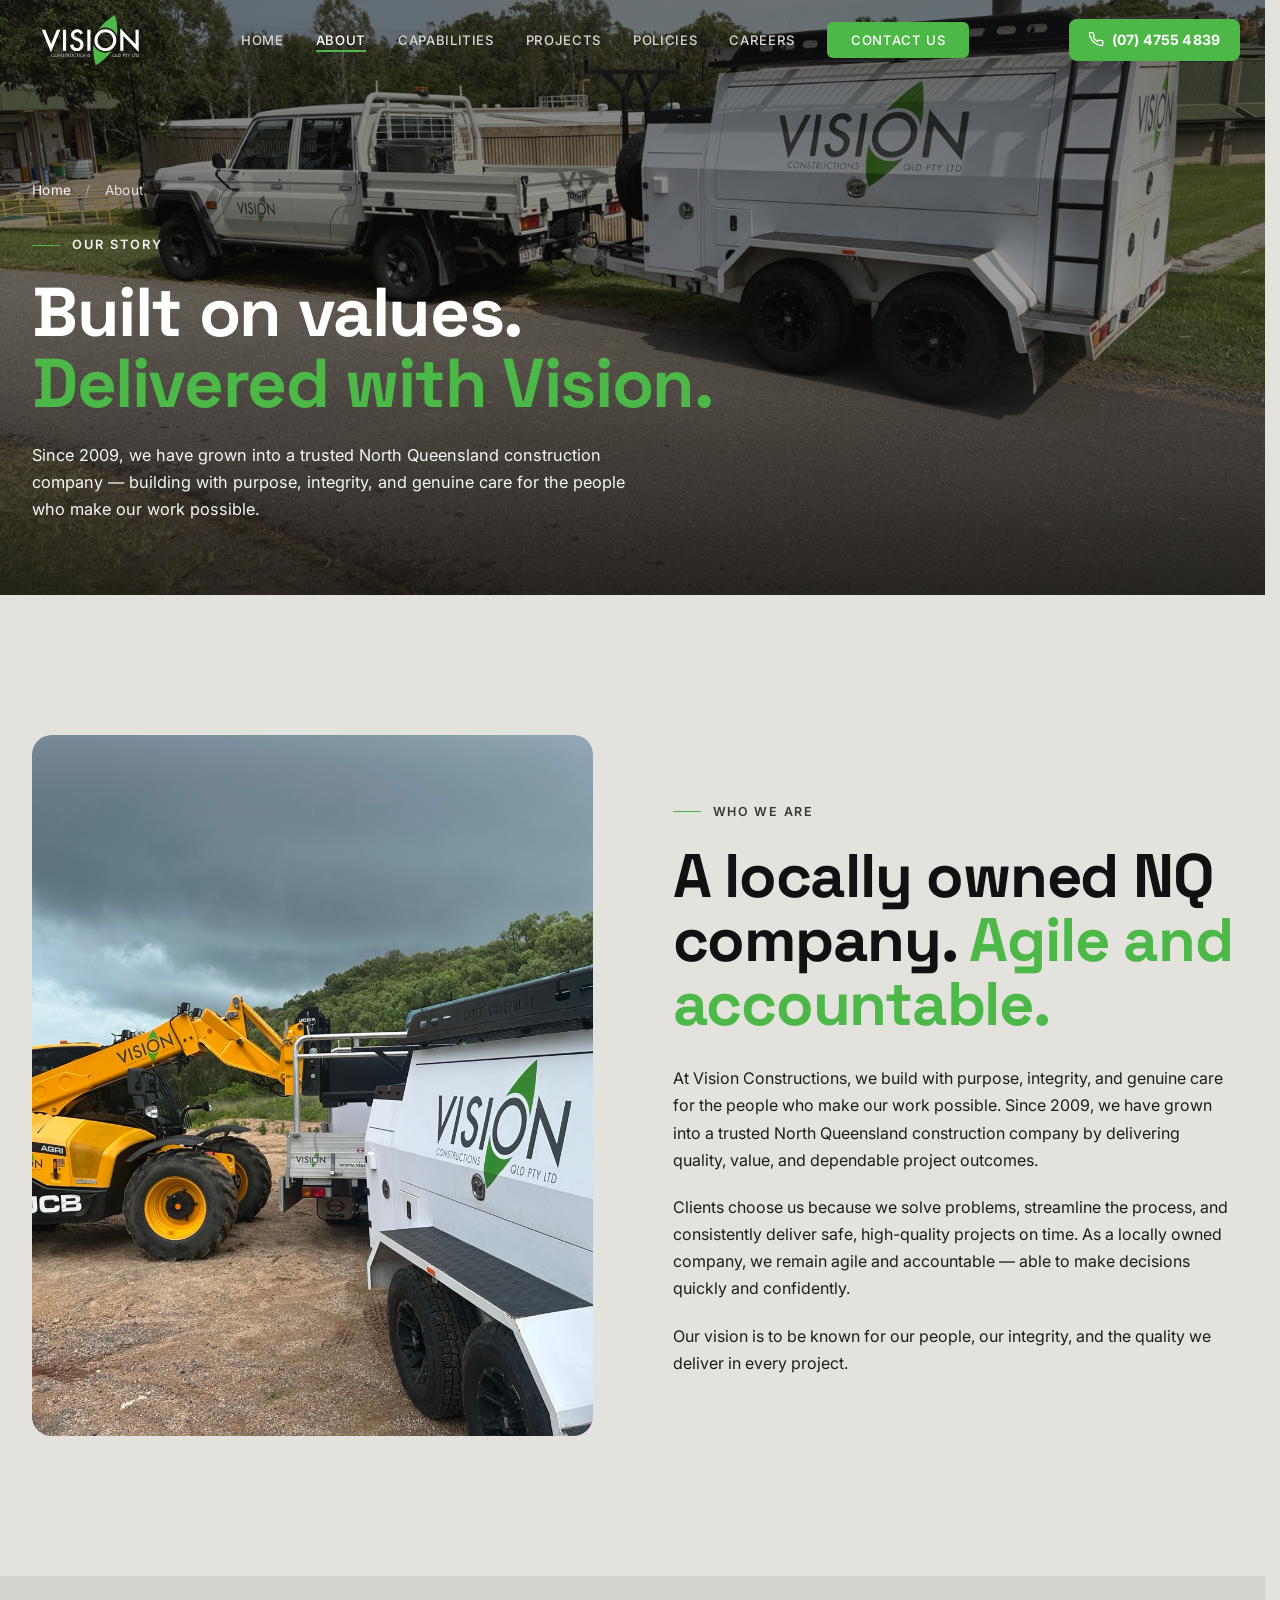
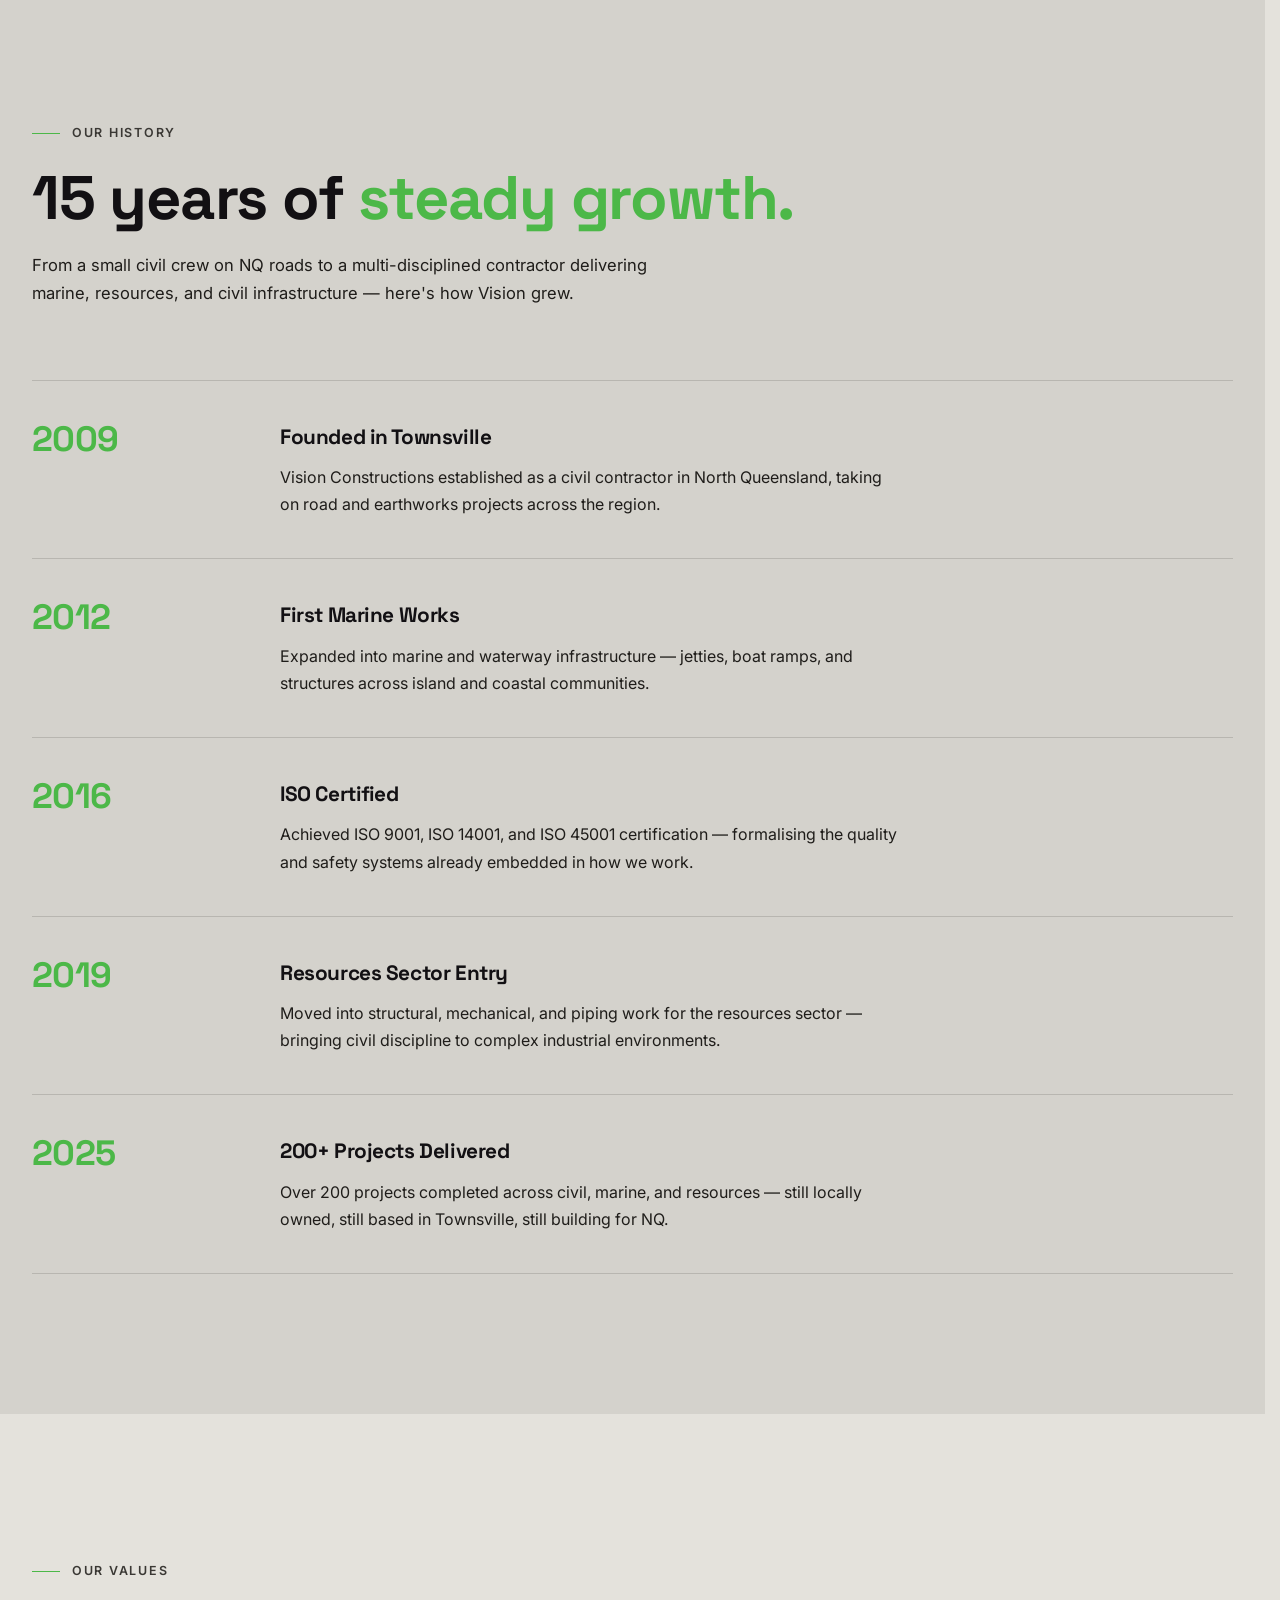
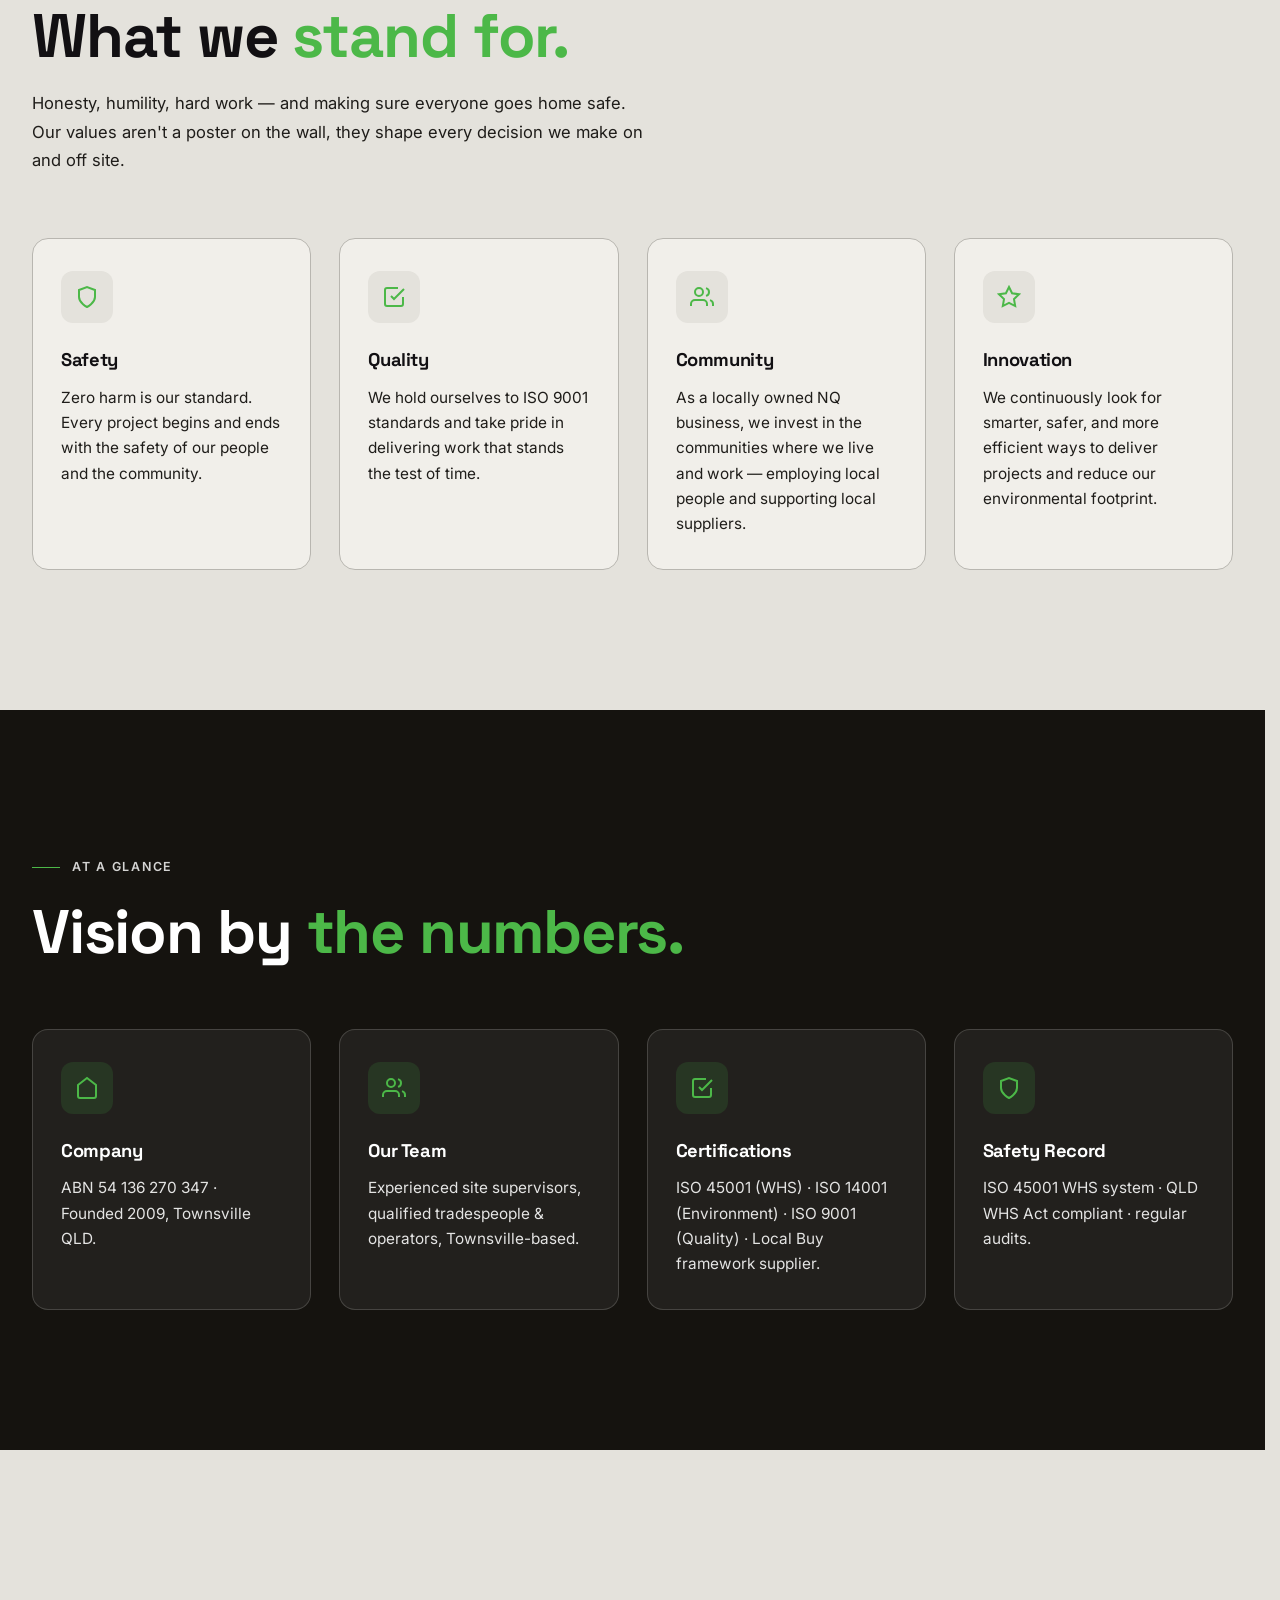
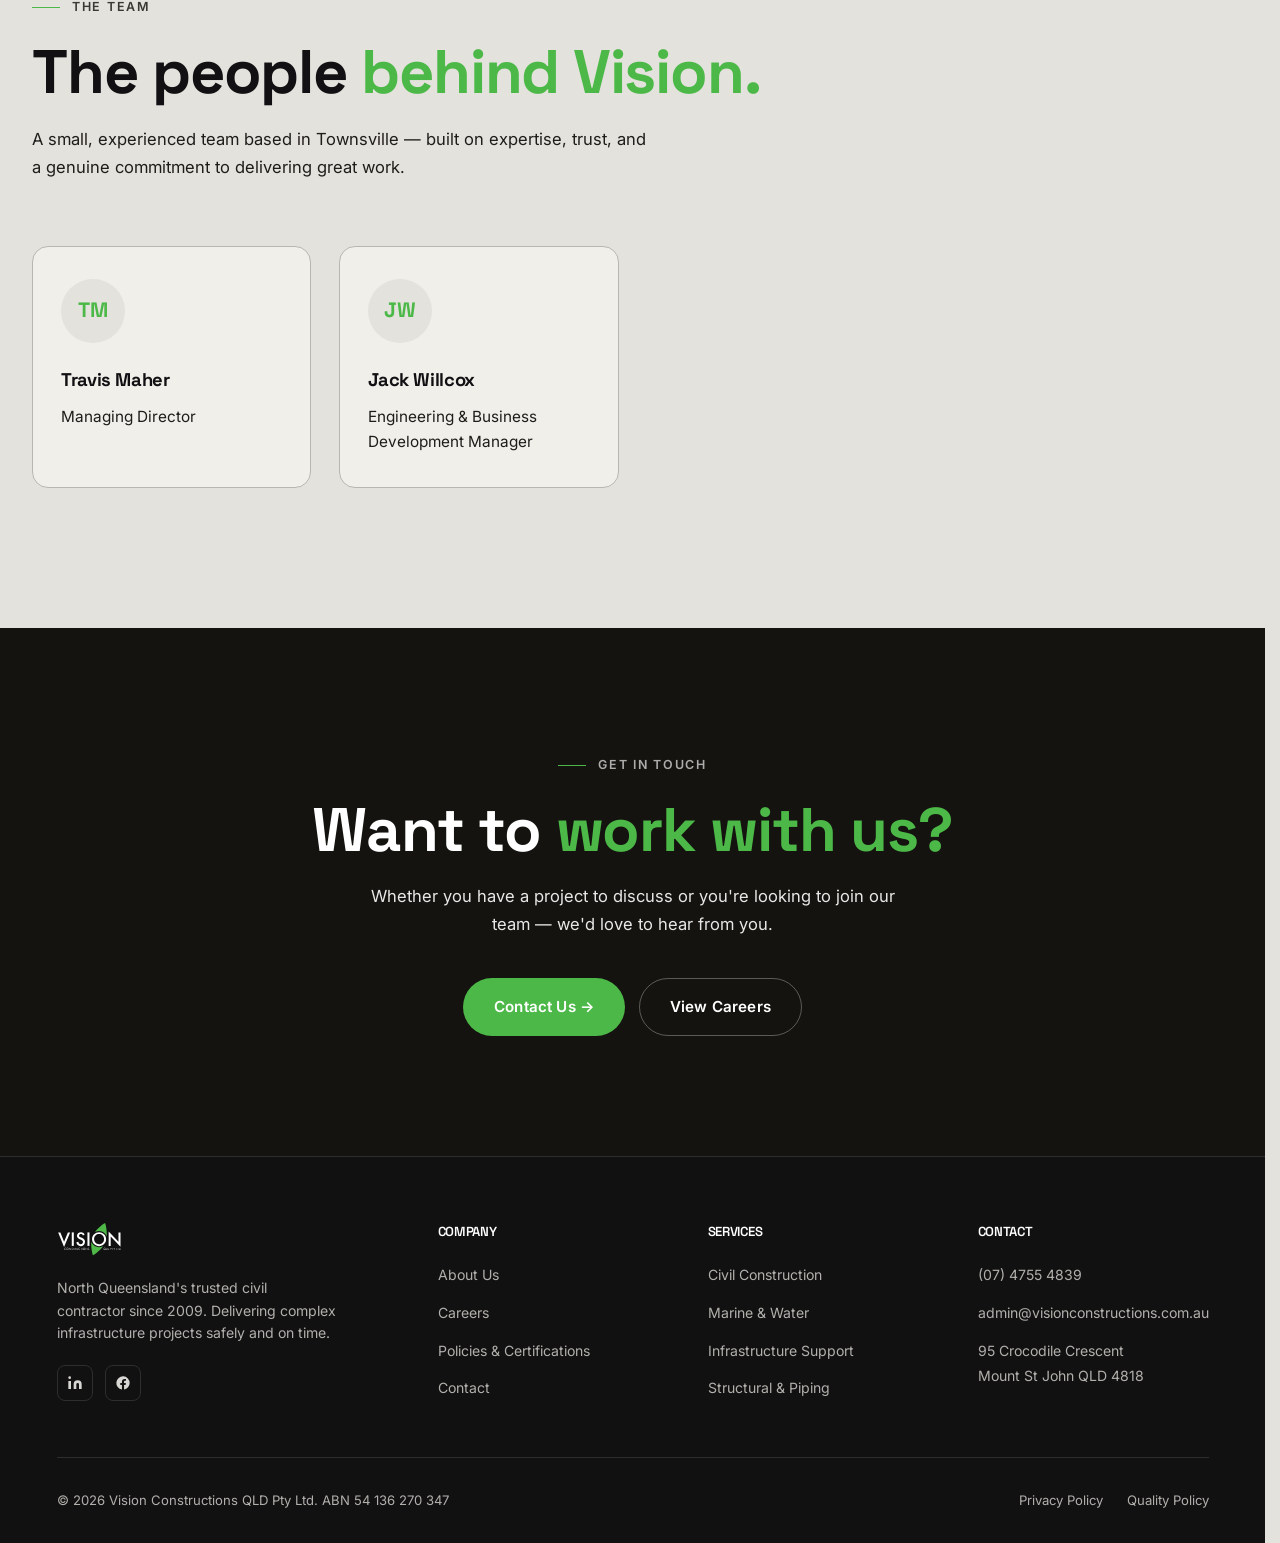
==== commit 7d2b4ddb: "Remove Brendan Rosser from About team section Co-Authored-By: Claude Opus 4.8 <noreply@anthropic.com" ====
--- a/about.html
+++ b/about.html
@@ -7,7 +7,7 @@
   <meta name="description" content="Locally owned North Queensland construction company since 2009 — delivering civil, marine, and infrastructure projects with an in-house multi-discipline team.">
   <link rel="preconnect" href="https://fonts.googleapis.com">
   <link href="https://fonts.googleapis.com/css2?family=Inter:wght@400;500;600;700;800;900&family=Space+Grotesk:wght@500;600;700&display=swap" rel="stylesheet">
-  <link rel="stylesheet" href="styles.css?v=20260423f">
+  <link rel="stylesheet" href="styles.css?v=20260428c">
 </head>
 <body class="v2">
 
@@ -217,11 +217,6 @@
         <h3>Jack Willcox</h3>
         <p>Engineering &amp; Business Development Manager</p>
       </div>
-      <div class="v2-feature reveal">
-        <div class="v2-feature-icon" style="width:64px;height:64px;border-radius:999px;background:var(--h-bg);font-family:var(--font-display);font-weight:700;color:var(--h-green);font-size:1.3rem;">BR</div>
-        <h3>Brendan Rosser</h3>
-        <p>Supervisor</p>
-      </div>
     </div>
   </div>
 </section>
@@ -294,6 +289,6 @@
   </div>
 </footer>
 
-<script src="main.js?v=20260423f"></script>
+<script src="main.js?v=20260428c"></script>
 </body>
 </html>
--- a/styles.css
+++ b/styles.css
@@ -1596,3 +1596,46 @@
 }
 .v2-detail-meta strong { color: var(--h-ink); font-weight: 600; margin-right: 6px; }
 @media (max-width: 900px) { .v2-detail-list { grid-template-columns: 1fr; } }
+
+/* ── Documents grid (page-preview cards) ─────── */
+.v2-downloads-subhead { font-size: 0.82rem; font-weight: 600; letter-spacing: 0.14em; text-transform: uppercase; color: var(--h-ink-soft); margin: 0 0 24px; }
+.v2-doc-grid { display: grid; grid-template-columns: repeat(3, 1fr); gap: 32px; }
+@media (max-width: 900px) { .v2-doc-grid { grid-template-columns: repeat(2, 1fr); gap: 22px; } }
+@media (max-width: 560px) { .v2-doc-grid { grid-template-columns: 1fr; gap: 22px; max-width: 360px; margin: 0 auto; } }
+
+.v2-doc-card {
+  display: block; color: var(--h-ink);
+  background: var(--h-card); border: 1px solid var(--h-border); border-radius: 16px;
+  overflow: hidden;
+  transition: transform 0.3s ease, border-color 0.3s ease, box-shadow 0.3s ease;
+}
+.v2-doc-card:hover { transform: translateY(-6px); border-color: var(--h-ink); box-shadow: 0 22px 48px rgba(26,24,23,0.14); }
+.v2-doc-preview {
+  position: relative;
+  aspect-ratio: 210 / 297;
+  background: #ffffff;
+  overflow: hidden;
+  border-bottom: 1px solid var(--h-border);
+}
+.v2-doc-preview img {
+  position: absolute; inset: 0;
+  width: 100%; height: 100%;
+  object-fit: cover; object-position: top center;
+  transition: transform 0.6s ease;
+}
+.v2-doc-card:hover .v2-doc-preview img { transform: scale(1.025); }
+.v2-doc-footer {
+  display: flex; align-items: center; gap: 14px;
+  padding: 18px 22px;
+}
+.v2-doc-meta { flex: 1; min-width: 0; }
+.v2-doc-meta h4 { font-size: 1rem; font-weight: 700; margin: 0 0 4px; color: var(--h-ink); letter-spacing: -0.005em; line-height: 1.3; }
+.v2-doc-meta p { font-size: 0.78rem; color: var(--h-ink-soft); margin: 0; }
+.v2-doc-icon {
+  flex: 0 0 38px; height: 38px; border-radius: 10px;
+  background: rgba(76,184,72,0.12); color: var(--h-green);
+  display: inline-flex; align-items: center; justify-content: center;
+  transition: background 0.25s ease, color 0.25s ease, transform 0.25s ease;
+}
+.v2-doc-icon svg { width: 18px; height: 18px; }
+.v2-doc-card:hover .v2-doc-icon { background: var(--h-green); color: #fff; transform: translateY(-1px); }
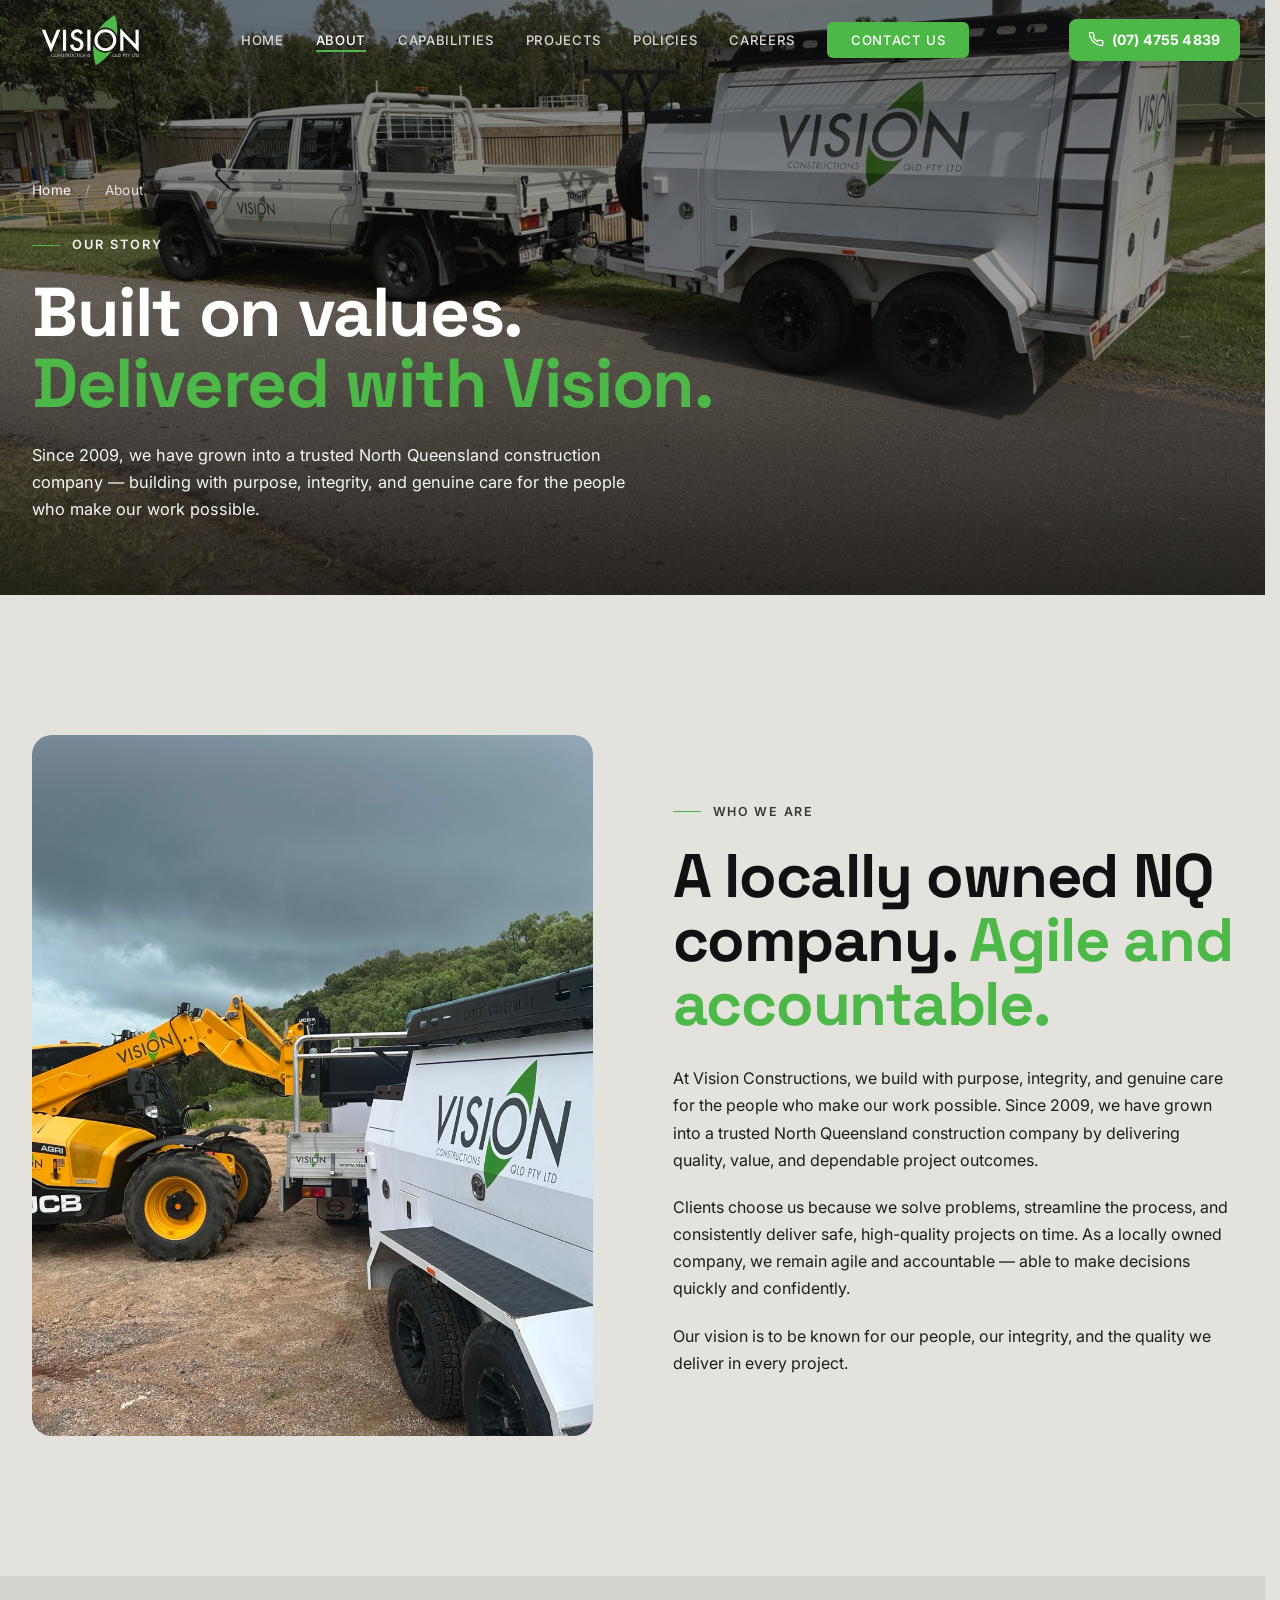
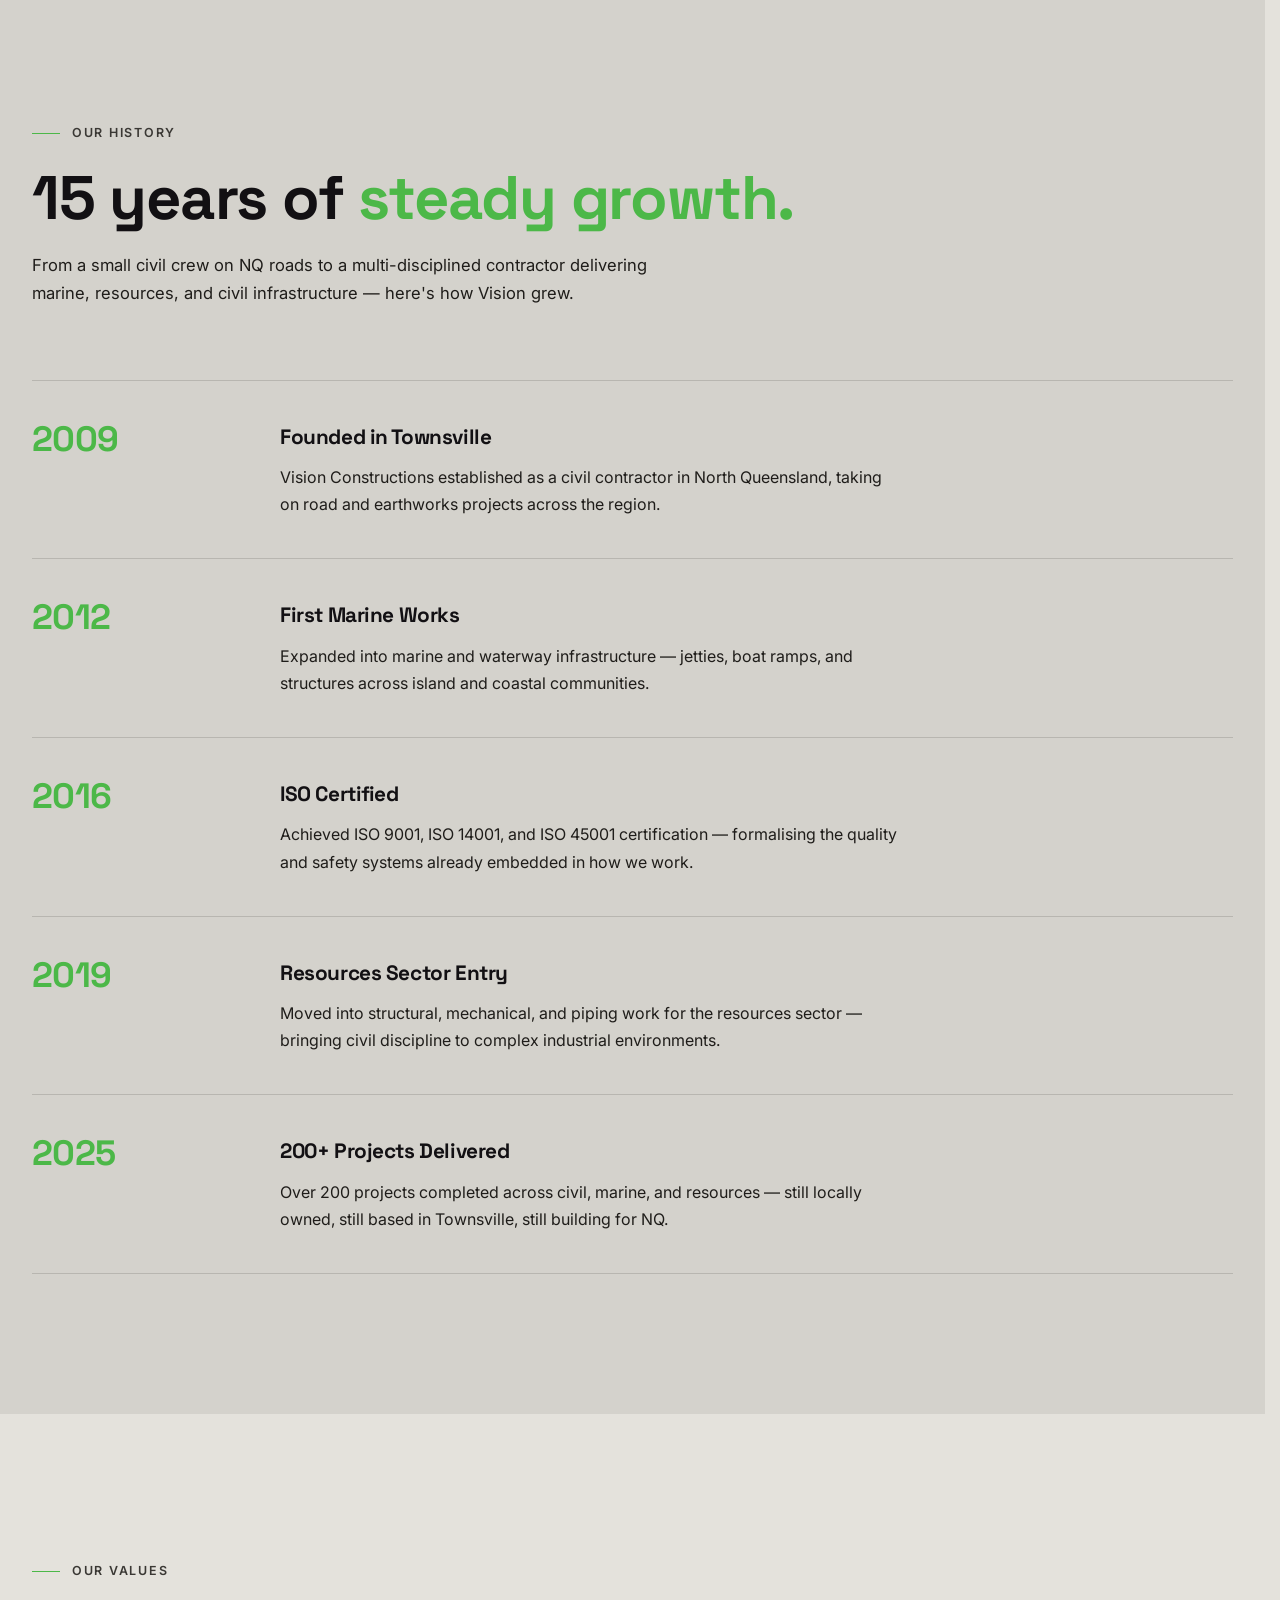
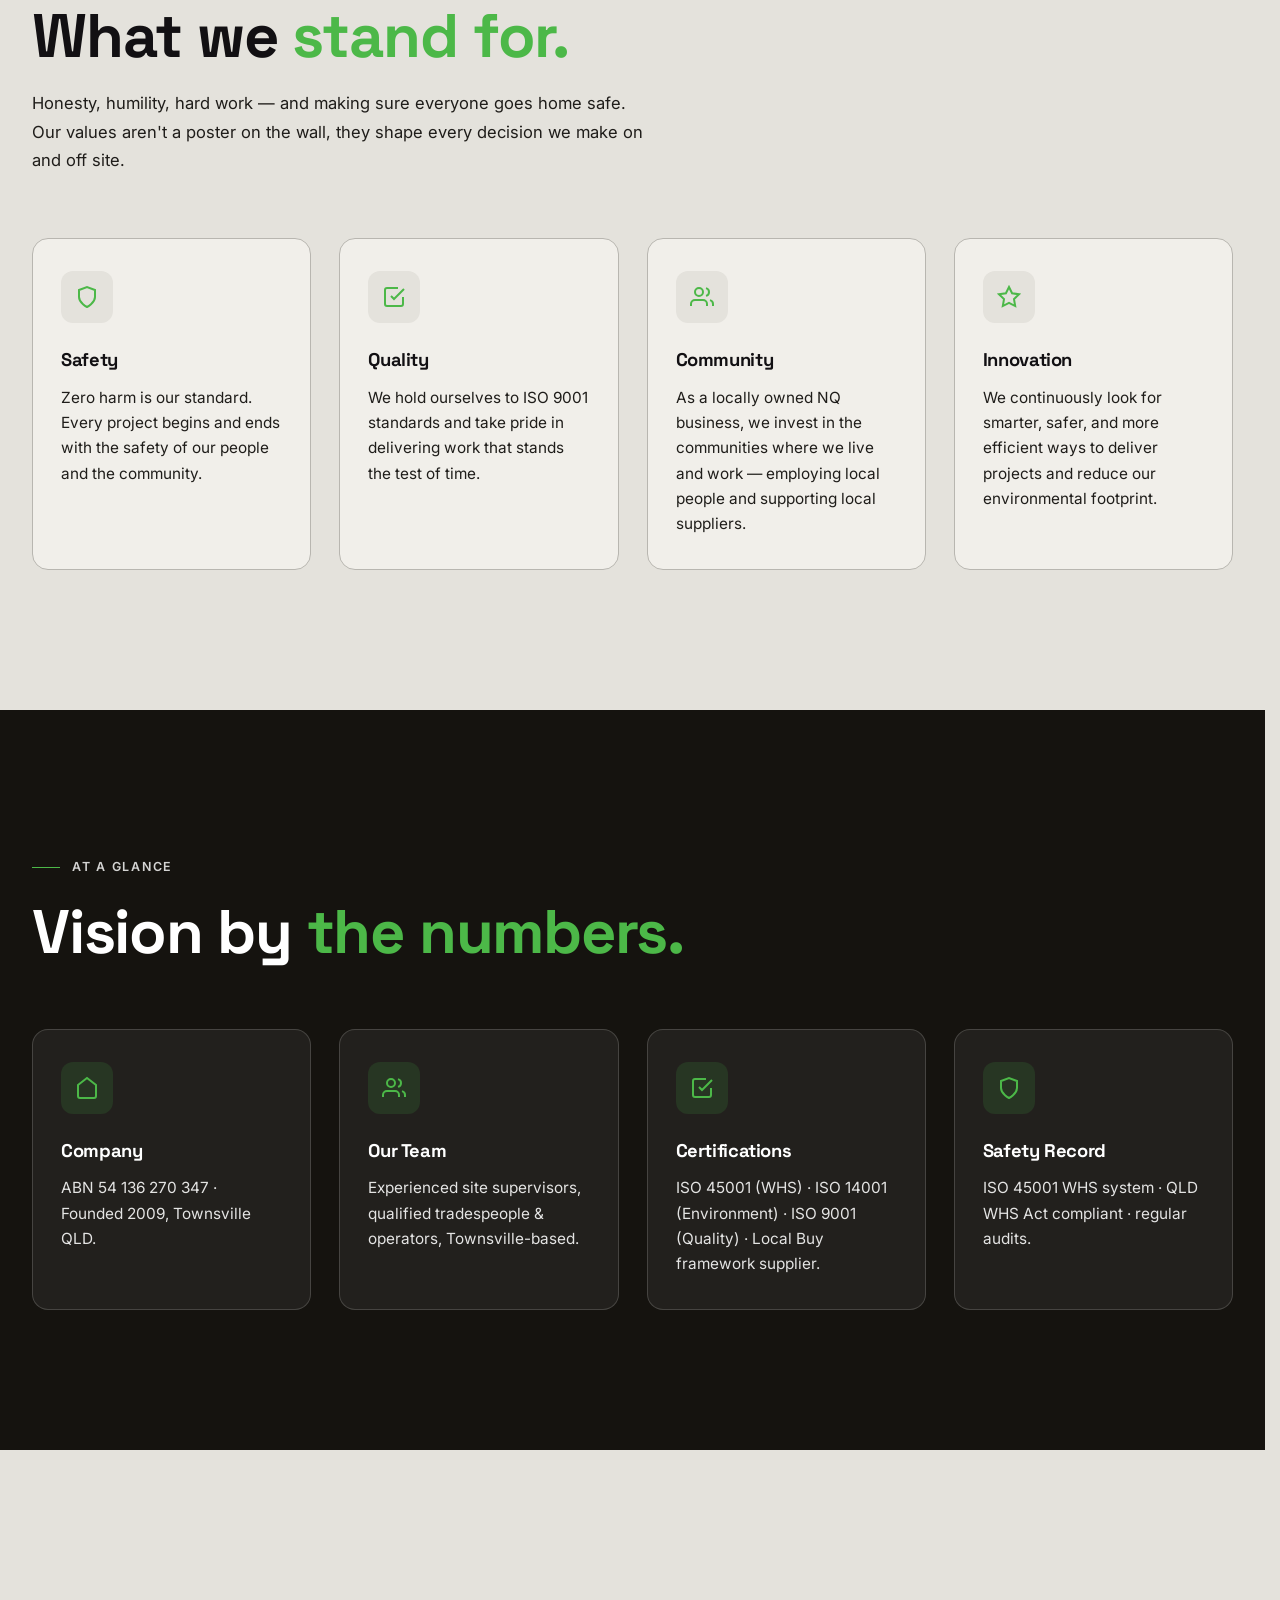
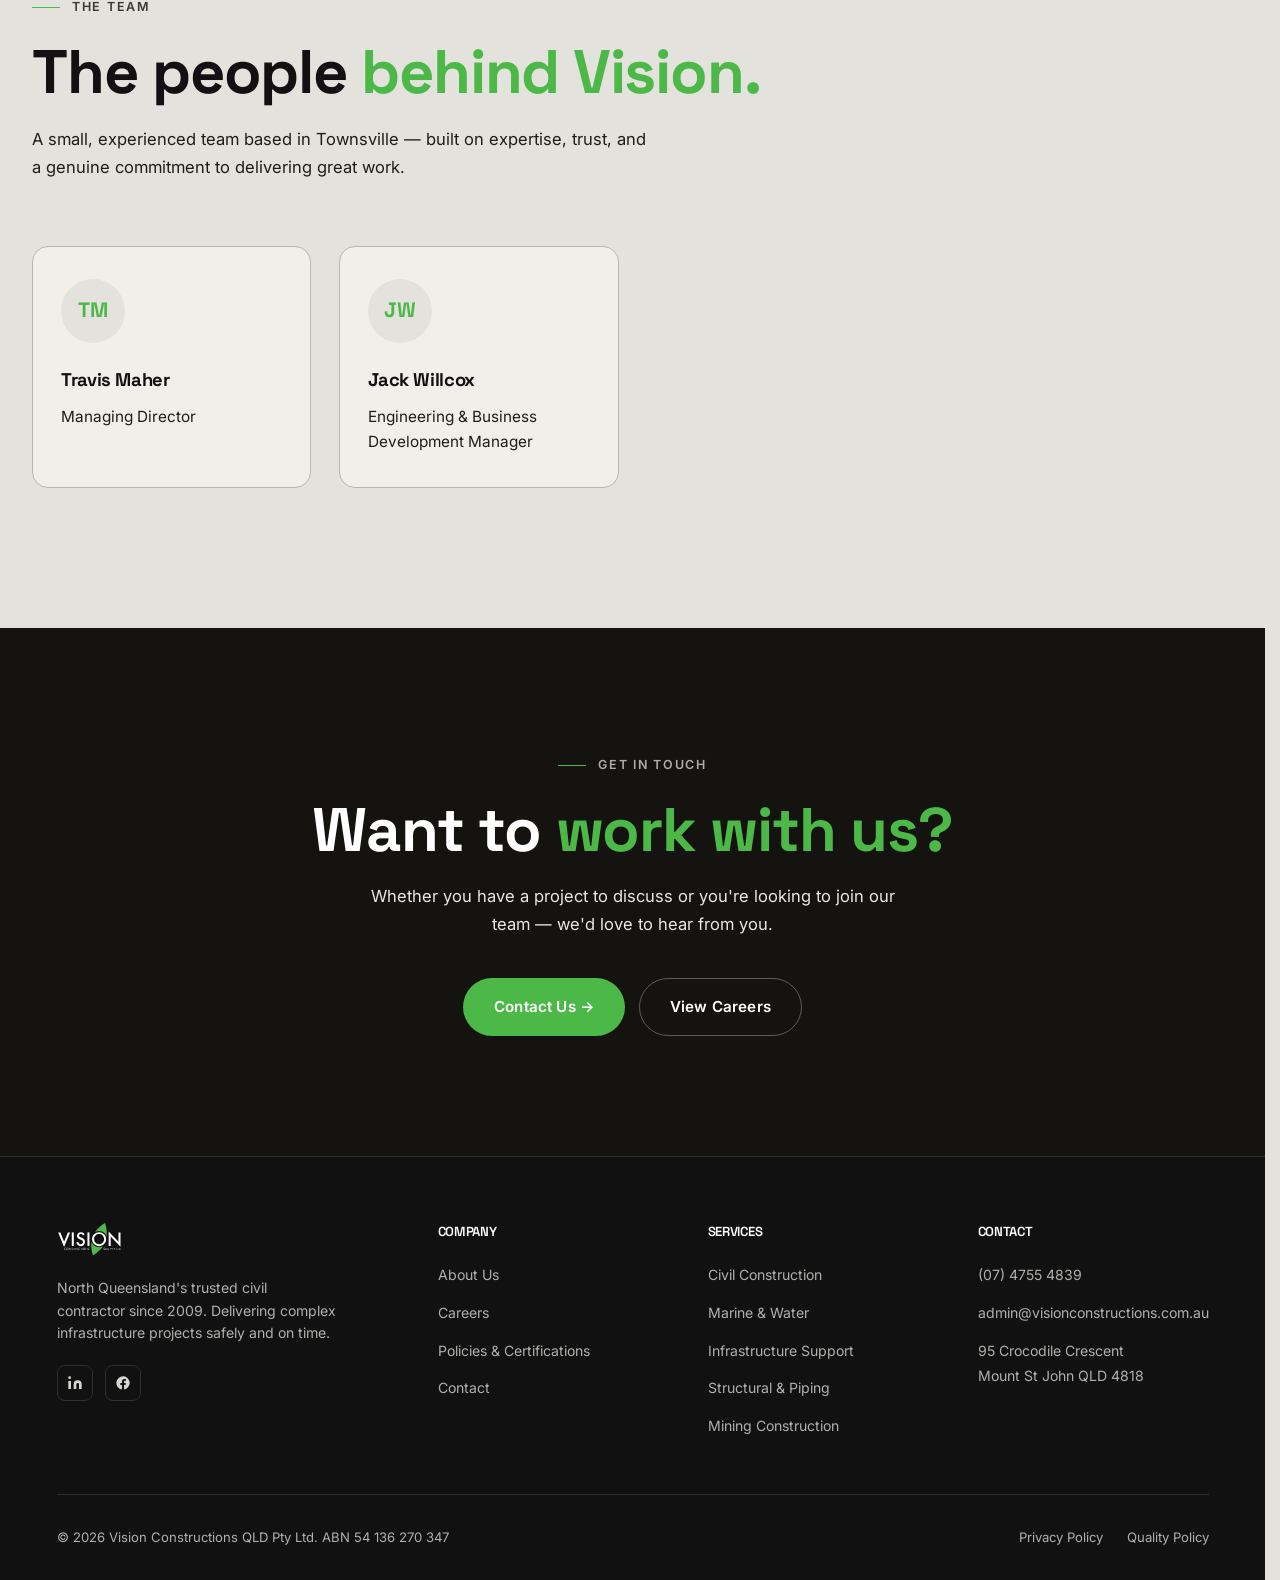
==== commit e2e0823b: "Add Mining Construction as a fifth capability area The 2026 Capability Statement lists Mining Constr" ====
--- a/about.html
+++ b/about.html
@@ -7,7 +7,7 @@
   <meta name="description" content="Locally owned North Queensland construction company since 2009 — delivering civil, marine, and infrastructure projects with an in-house multi-discipline team.">
   <link rel="preconnect" href="https://fonts.googleapis.com">
   <link href="https://fonts.googleapis.com/css2?family=Inter:wght@400;500;600;700;800;900&family=Space+Grotesk:wght@500;600;700&display=swap" rel="stylesheet">
-  <link rel="stylesheet" href="styles.css?v=20260428c">
+  <link rel="stylesheet" href="styles.css?v=20261028b">
 </head>
 <body class="v2">
 
@@ -268,6 +268,7 @@
           <li><a href="capabilities.html#marine">Marine &amp; Water</a></li>
           <li><a href="capabilities.html#support">Infrastructure Support</a></li>
           <li><a href="capabilities.html#smp">Structural &amp; Piping</a></li>
+          <li><a href="capabilities.html#mining">Mining Construction</a></li>
         </ul>
       </div>
       <div class="footer-col">
@@ -289,6 +290,6 @@
   </div>
 </footer>
 
-<script src="main.js?v=20260428c"></script>
+<script src="main.js?v=20261028b"></script>
 </body>
 </html>
--- a/styles.css
+++ b/styles.css
@@ -1202,7 +1202,7 @@
 
 /* ── CAPABILITIES ──────────────────────── */
 .v2-caps { background: var(--h-bg); padding: 140px 0; }
-.v2-caps-grid { display: grid; grid-template-columns: repeat(4, 1fr); gap: 24px; }
+.v2-caps-grid { display: grid; grid-template-columns: repeat(5, 1fr); gap: 20px; }
 .v2-cap {
   display: flex; flex-direction: column;
   background: #ffffff; border: 1px solid var(--h-border);
@@ -1222,6 +1222,7 @@
   transition: gap 0.25s ease, color 0.25s ease;
 }
 .v2-cap-link:hover { color: var(--h-green); gap: 14px; }
+@media (max-width: 1240px) { .v2-caps-grid { grid-template-columns: repeat(3, 1fr); gap: 24px; } }
 @media (max-width: 1024px) { .v2-caps-grid { grid-template-columns: repeat(2, 1fr); } }
 @media (max-width: 560px) { .v2-caps-grid { grid-template-columns: 1fr; } .v2-caps { padding: 96px 0; } }
 
@@ -1340,6 +1341,23 @@
 .v2-form-group input::placeholder, .v2-form-group textarea::placeholder { color: var(--h-ink-soft); }
 .v2-form-group input:focus, .v2-form-group textarea:focus { outline: none; border-color: var(--h-green); }
 .v2-form-group textarea { resize: vertical; min-height: 120px; }
+.v2-form-note {
+  margin: 0 0 20px; padding: 14px 18px;
+  background: var(--h-bg); border: 1px solid var(--h-border); border-radius: 10px;
+  font-size: 0.9rem; line-height: 1.6; color: var(--h-ink-muted);
+  overflow-wrap: break-word; /* the email address is long enough to overflow on phones */
+}
+.v2-form-note strong { color: var(--h-ink); font-weight: 600; }
+.v2-form-note a { color: var(--h-green); font-weight: 600; text-decoration: underline; text-underline-offset: 2px; }
+.v2-form-status {
+  margin: 14px 0 0; padding: 12px 16px; border-radius: 10px;
+  font-size: 0.9rem; line-height: 1.55; overflow-wrap: break-word;
+}
+.v2-form-status a { font-weight: 600; text-decoration: underline; text-underline-offset: 2px; color: inherit; }
+.v2-form-status--ok { background: rgba(76, 184, 72, 0.14); border: 1px solid rgba(76, 184, 72, 0.45); color: #1F5C1D; }
+.v2-form-status--error { background: rgba(178, 42, 34, 0.10); border: 1px solid rgba(178, 42, 34, 0.35); color: #8C221B; }
+/* Spam honeypot — hidden from people, filled in by bots */
+.v2-form-gotcha { position: absolute; left: -9999px; width: 1px; height: 1px; opacity: 0; }
 .v2-form-submit {
   width: 100%; padding: 16px; background: var(--h-ink); color: #fff;
   border: none; border-radius: 999px; font-size: 0.98rem; font-weight: 600; letter-spacing: 0.01em;
